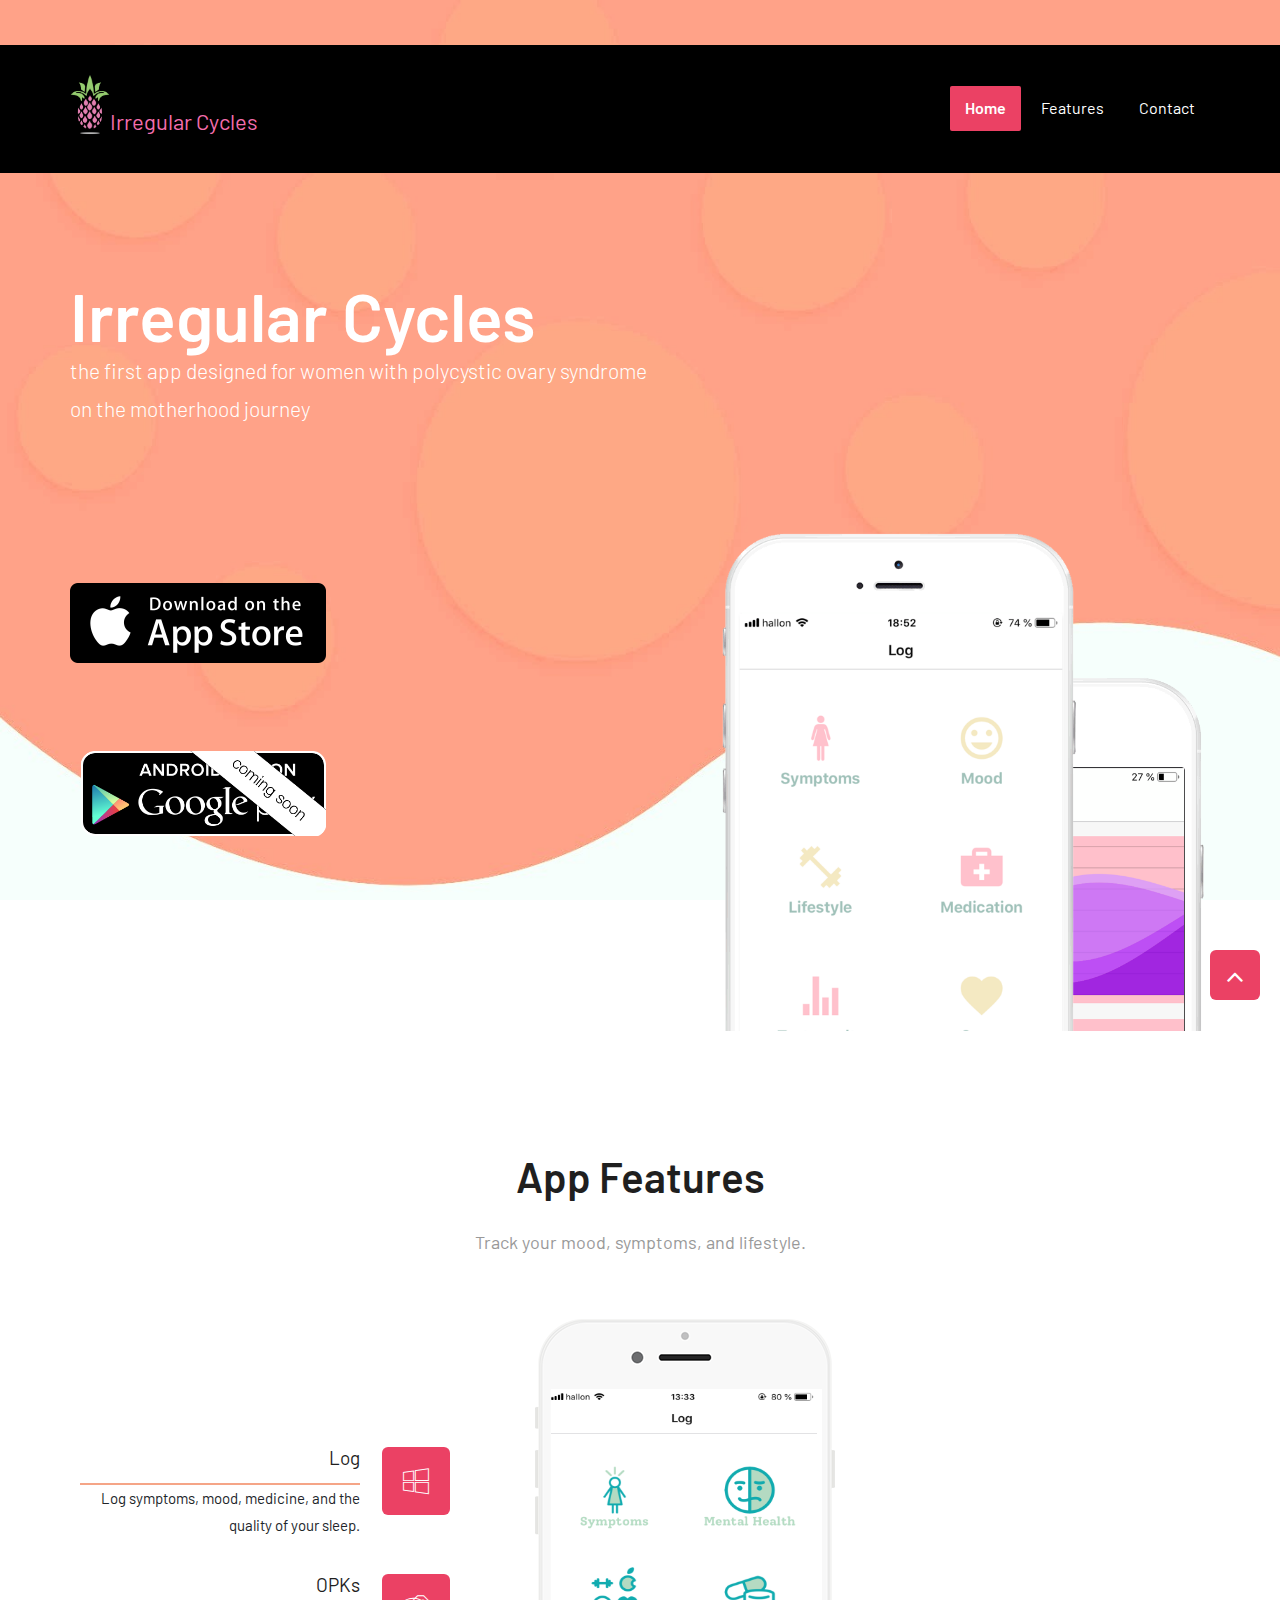
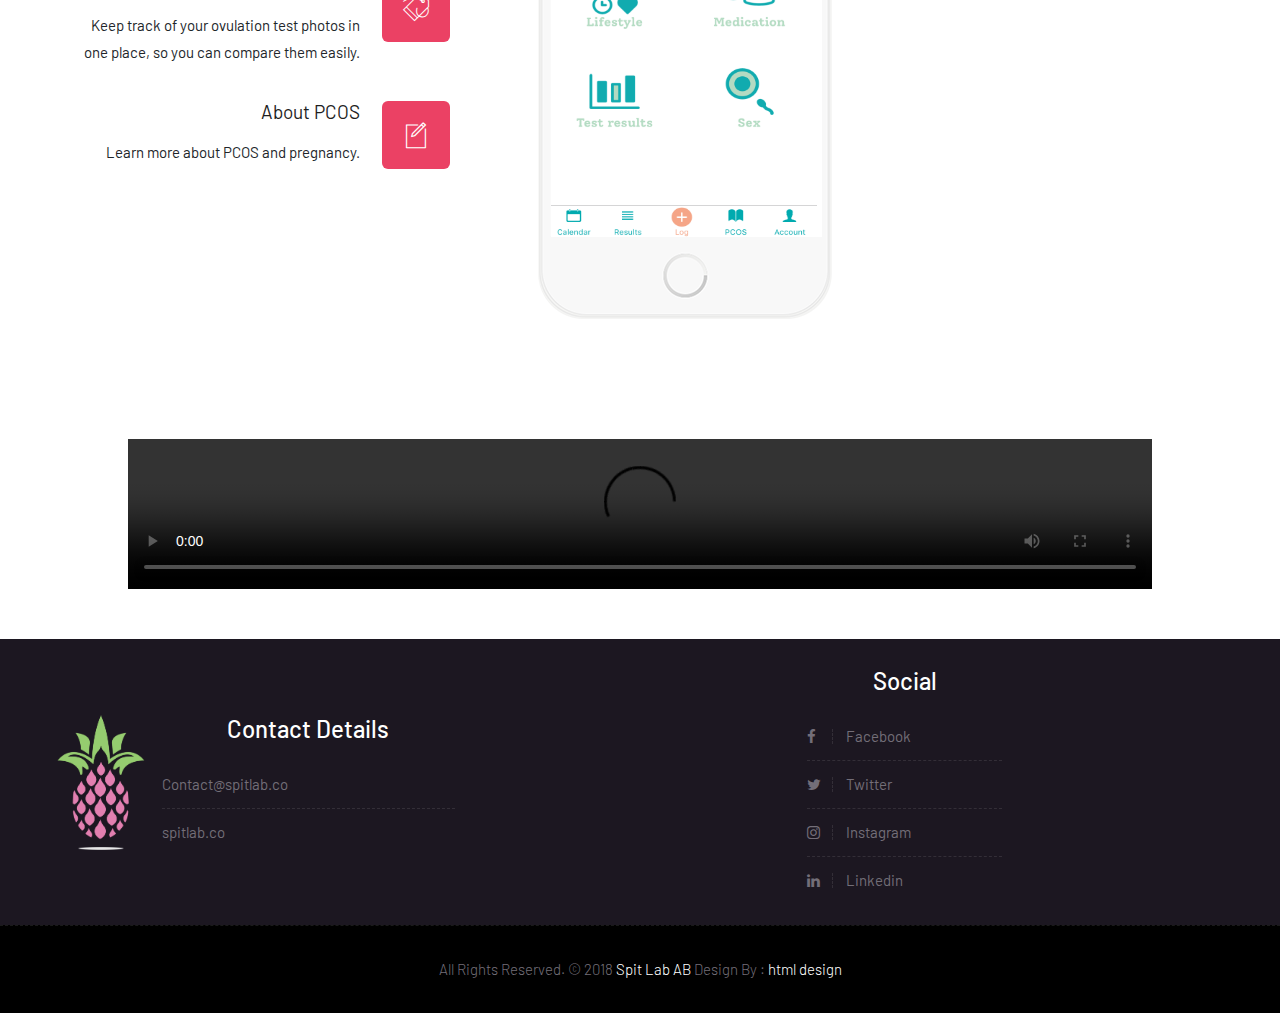
==== index.html @ 96e56b22 "Update index.html" ====
<!DOCTYPE html>
<html lang="en">

    <!-- Basic -->
    <meta charset="utf-8">
    <meta http-equiv="X-UA-Compatible" content="IE=edge">   
   
    <!-- Mobile Metas -->
    <meta name="viewport" content="width=device-width, minimum-scale=1.0, maximum-scale=1.0, user-scalable=no">
 
     <!-- Site Metas -->
    <title>Irregular Cycles</title>  
    <meta name="keywords" content="">
    <meta name="description" content="">
    <meta name="author" content="">

    <!-- Site Icons -->
    <link rel="shortcut icon" href="images/favicon.ico" type="image/x-icon" />
    <link rel="apple-touch-icon" href="images/apple-touch-icon.png">

    <!-- Bootstrap CSS -->
    <link rel="stylesheet" href="css/bootstrap.min.css">
    <!-- Site CSS -->
    <link rel="stylesheet" href="style.css">    
    <!-- ALL VERSION CSS -->
    <link rel="stylesheet" href="css/versions.css">
    <!-- Responsive CSS -->
    <link rel="stylesheet" href="css/responsive.css">
    <!-- Custom CSS -->
    <link rel="stylesheet" href="css/custom.css">

    <!--[if lt IE 9]>
      <script src="https://oss.maxcdn.com/libs/html5shiv/3.7.0/html5shiv.js"></script>
      <script src="https://oss.maxcdn.com/libs/respond.js/1.4.2/respond.min.js"></script>
    <![endif]-->
<!-- Global site tag (gtag.js) - Google Analytics -->
<script async src="https://www.googletagmanager.com/gtag/js?id=UA-129708567-2"></script>
<script>
  window.dataLayer = window.dataLayer || [];
  function gtag(){dataLayer.push(arguments);}
  gtag('js', new Date());

  gtag('config', 'UA-129708567-2');
</script>
<!-- Facebook Pixel Code -->
<script>
  !function(f,b,e,v,n,t,s)
  {if(f.fbq)return;n=f.fbq=function(){n.callMethod?
  n.callMethod.apply(n,arguments):n.queue.push(arguments)};
  if(!f._fbq)f._fbq=n;n.push=n;n.loaded=!0;n.version='2.0';
  n.queue=[];t=b.createElement(e);t.async=!0;
  t.src=v;s=b.getElementsByTagName(e)[0];
  s.parentNode.insertBefore(t,s)}(window, document,'script',
  'https://connect.facebook.net/en_US/fbevents.js');
  fbq('init', '1768109076664990');
  fbq('track', 'PageView');
</script>
<noscript><img height="1" width="1" style="display:none"
  src="https://www.facebook.com/tr?id=1768109076664990&ev=PageView&noscript=1"
/></noscript>
<!-- End Facebook Pixel Code -->
</head>
<body class="app_version" data-spy="scroll" data-target="#navbarApp" data-offset="98">

    <!-- LOADER -->
    <!-- <div id="preloader">
        <img class="preloader" src="images/loaders/loader-app.gif" alt="">
    </div> end loader -->
    <!-- END LOADER -->
	
    <header class="header header_style_01" >
        <nav class="navbar header-nav navbar-expand-lg">
            <div class="container"> 
              <h4><a class="navbar-brand" href="index.html" ><img src="images/logos/FO311CF04B908_Hundvan_1_PNG.png" alt="image" width="40" align="left">
              <h2>Irregular Cycles</h2>
</a>
              </h4>
<button class="navbar-toggler" type="button" data-toggle="collapse" data-target="#navbarApp" aria-controls="navbarApp" aria-expanded="false" aria-label="Toggle navigation">
		  <span></span>
		  <span></span>
		  <span></span>
	  </button>
               
              <div class="collapse navbar-collapse justify-content-end" id="navbarApp">
                      
                    <ul class="navbar-nav">
                  
                        <li><a class="nav-link active" href="#home">Home</a></li>
                        <li><a class="nav-link" href="#features">Features</a></li>
                        <li><a class="nav-link" href="#contact1">Contact</a></li>
                       
                    </ul>
                </div>
            </div>
        </nav>
    </header>

<div id="home" class="parallax first-section" style="background-image:url('uploads/bg-img-newest.jpg');">
<div class="container">
      <div class="row">
                <div class="col-md-6 col-sm-12">
                  <div class="big-tagline">
                      <h2>Irregular Cycles</h2>
					  <p class="lead">the first app designed for women with polycystic ovary syndrome on the motherhood journey </p>
&nbsp;&nbsp;&nbsp;&nbsp;&nbsp;&nbsp;&nbsp;
                            <div>       <a href="https://apps.apple.com/se/app/irregular-cycles/id1478881592" target="_blank"><img src="uploads/app-store-badge.png" width="256" height="256" alt=""/></a></br>
                                      <a><img src="images/store_button_googleplaystore.png" width="256" height="85" alt=""/></a>
                                  </div>    
                  </div>
                </div>
          
                <div class="app_iphone_01 wow slideInUp hidden-xs hidden-sm" data-wow-duration="1s" data-wow-delay="0.2s">
                    <img src="uploads/app_iphone_02.png" alt="" class="img-fluid">
                </div>
                <div class="app_iphone_02 wow slideInUp hidden-xs hidden-sm" data-wow-duration="1s" data-wow-delay="0.5s">
                    <img src="uploads/app_iphone_01.png" alt="" class="img-fluid">
                </div>
    </div><!-- end row -->
  </div><!-- end container -->
</div>
<!-- end section -->

<div id="features" class="section wb">
        <div class="container">
            <div class="section-title text-center">
                <h3>App Features</h3>
                <p class="lead">Track your mood, symptoms, and lifestyle.</p>
            </div><!-- end title -->

            <div id="default" class="row clearfix zenith_slider">
                  
				<!--The First row-->  
				<div class="col-lg-4 col-md-4 col-sm-12 col-xs-12 left-row">
					<ul class="features-left">
						<!-- .highlight .left-row -->

						<li class="highlight lhgh" data-index="0">
							<i class="flaticon-windows effect-1" ></i>
							<div class="fl-inner">
							  <h4>Log</h4>
							  <p>Log symptoms, mood, medicine, and the quality of your sleep.</p>
							</div>
						</li><!-- .highlight .left-row -->

						<li class="highlight lhgh" data-index="1">
							<i class="flaticon-price-tag effect-1"></i>							
							<div class="fl-inner">
							  <h4>OPKs</h4>
							  <p>Keep track of your ovulation test photos in one place, so you can compare them easily.</p>
							</div>
						</li><!-- .highlight .left-row -->
						
						<li class="highlight lhgh" data-index="2">
							<i class="flaticon-new-file effect-1"></i>						
							<div class="fl-inner">
							  <h4>About PCOS</h4>
							  <p>Learn more about PCOS and pregnancy.</p>
							</div>
						</li><!-- .highlight .left-row -->
					</ul>
				</div><!-- .row .left-row -->
			  
			  
			  
			  
			  
			  
			  
			  
			  
			  
			  
				<div class="highlights-phone col-lg-4 col-md-4 col-sm-12 col-xs-12 wht">
				  
					<div class="phone-holder">
					   <div id="fon"></div>
					   <div class="hgh-linner hgi" data-index="0">
							<img width="190" height="320" src="uploads/IMG_7366.PNG" class="attachment-highlight wp-post-image" alt="screen" />    
						</div>
						<div class="hgh-linner hgi" data-index="1">
							<img width="234" height="398" src="uploads/IMG_7367.PNG" class="attachment-highlight wp-post-image" alt="screensdst" />    
						</div>
						<div class="hgh-linner hgi" data-index="2">
							<img width="234" height="398" src="uploads/IMG_3288.PNG" class="attachment-highlight wp-post-image" alt="screen_09" />    
						</div>
					</div>
				</div>			  
			</div><!--Highlights close-->
        </div><!-- end container -->
    </div><!-- end section -->
              </div>
<div class="videodiv">
    <video src="videos/Irregular_Cycles_Video.mp4" autoplay loop controls type="video/mp4"></video>
</div>
            </div><!-- end row -->
        </div><!-- end container -->
    </div>

<section class="section nopad cac text-center">
        <a href="#"></a>
    </section>

    <footer class="footer" id="contact1">
        <div class="container">
            <div class="row">
              <div><img src="images/logos/FO311CF04B908_Hundvan_1_PNG.png" width="92"></div>
<!-- end col -->

                <div class="col-lg-3 col-md-6 col-sm-12 col-xs-12">
                    <div class="widget clearfix">
                        <div class="widget-title">
                            <h3>Contact Details</h3>
                        </div>

                        <ul class="footer-links">
                            <li><a href="mailto:#">Contact@spitlab.co</a></li>
                            <li><a href="#">spitlab.co</a></li>
                          
                        </ul><!-- end links -->
                    </div><!-- end clearfix -->
                </div><!-- end col -->

                <div class="col-lg-3 col-md-6 col-sm-12 col-xs-12">
   				<!-- end clearfix -->
                </div><!-- end col -->

                <div class="col-lg-2 col-md-6 col-sm-12 col-xs-12">
                    <div class="widget clearfix">
                        <div class="widget-title">
                            <h3>Social</h3>
                        </div>
                        <ul class="footer-links">
                            <li><a href="https://www.facebook.com/Spit-Lab-AB-2305333186362115/?ref=page_internal"><i class="fa fa-facebook"></i> Facebook</a></li>
                            <li><a href="https://twitter.com/spitlabab"><i class="fa fa-twitter"></i> Twitter</a></li>
                            <li><a href="https://www.instagram.com/from_pcos_to_pregnant/"><i class="fa fa-instagram"></i> Instagram</a></li>
                            <li><a href="https://www.linkedin.com/company/spit-lab-ab/"><i class="fa fa-linkedin"></i> Linkedin</a></li>
                        </ul><!-- end links -->
                    </div><!-- end clearfix -->
                </div><!-- end col -->
            </div><!-- end row -->
        </div><!-- end container -->
    </footer><!-- end footer -->

    <div class="copyrights">
        <div class="container">
            <div class="footer-distributed">
                <div class="footer-left">                    
                    <p class="footer-company-name">All Rights Reserved. &copy; 2018 <a href="#">Spit Lab AB</a> Design By : 
					<a href="https://html.design/">html design</a></p>
                </div>
            </div>
        </div><!-- end container -->
    </div><!-- end copyrights -->

    <a href="#home" data-scroll class="dmtop global-radius"><i class="fa fa-angle-up"></i></a>

    <!-- ALL JS FILES -->
<script src="js/all.js"></script>
    <!-- ALL PLUGINS -->
<script src="js/custom.js"></script>
<script src="js/zenith.js"></script>
<script>
		$('#default').zenith({
			layout: 'default' , 
			slideSpeed: 450, 
			autoplaySpeed: 2000
		});
	</script>

</body>
</html>
---- style.css ----
/*------------------------------------------------------------------
    Version: 1.0
-------------------------------------------------------------------*/


/*------------------------------------------------------------------
    [Table of contents]

    1. IMPORT FONTS
    2. IMPORT FILES
    3. SKELETON
    4. WP CORE
    5. HEADER
    6. SECTIONS
    7. SECTIONS
    8. PORTFOLIO
    9. TESTIMONIALS
    10. PRICING TABLES
    11. ICON BOXES
    12. MESSAGE BOXES
    13. FEATURES
    14. CONTACT
    15. FOOTER
    16. MISC
    17. BUTTONS
-------------------------------------------------------------------*/


/*------------------------------------------------------------------
    IMPORT FONTS
-------------------------------------------------------------------*/

@import url('https://fonts.googleapis.com/css?family=Barlow:100,200,300,400,500,600,700');

/*------------------------------------------------------------------
    IMPORT FILES
-------------------------------------------------------------------*/

@import url(css/animate.css);
@import url(css/flaticon.css);
@import url(css/bootstrap-select.min.css);
@import url(css/prettyPhoto.css);
@import url(css/owl.carousel.css);
@import url(css/font-awesome.min.css);

/*------------------------------------------------------------------
    SKELETON
-------------------------------------------------------------------*/

body {
    color: RGB: (243, 111, 174);
    font-size: 15px;
    font-family: 'Barlow', sans-serif;
    line-height: 1.80857;
}

body.demos .section {
    background: url(images/bg.png) repeat top center #f2f3f5;
}

body.demos .section-title img {
    max-width: 280px;
    display: block;
    margin: 10px auto;
}

body.demos .service-widget h3 {
    border-bottom: 1px solid #ededed;
    font-size: 18px;
    padding: 20px 0;
    background-color: #ffffff;
}

body.demos .service-widget {
    margin: 0 0 30px;
    padding: 30px;
    background-color: #fff
}

body.demos .container-fluid {
    max-width: 1080px
}

a {
    color: #1f1f1f;
    text-decoration: none !important;
    outline: none !important;
    -webkit-transition: all .3s ease-in-out;
    -moz-transition: all .3s ease-in-out;
    -ms-transition: all .3s ease-in-out;
    -o-transition: all .3s ease-in-out;
    transition: all .3s ease-in-out;
}

h1,
h2,
h3,
h4,
h5,
h6 {
	letter-spacing: 0;
	font-weight: normal;
	position: relative;
	padding: 0 0 10px 0;
	font-weight: normal;
	line-height: 120% !important;
	color: #1f1f1f;
	margin: 0;
	background-color: ;
}

h1 {
	font-size: 25px;
	color: #000000;
	background-color: style="background-color: RGB(244, 110, 173);";
}

h2 {
	font-size: 22px;
	align-content: right;
	bottom: -35px;
	color: RGB(244, 110, 173);
}

h3 {
	font-size: 42px;
	font-style: 600;
	text-align: center;
}

h4 {
    font-size: 16px
}

h5 {
	font-size: 14px;
	color: #ffffff;
}

h6 {
    font-size: 13px
}

h1 a,
h2 a,
h3 a,
h4 a,
h5 a,
h6 a {
    color: #212121;
    text-decoration: none!important;
    opacity: 1
}

h1 a:hover,
h2 a:hover,
h3 a:hover,
h4 a:hover,
h5 a:hover,
h6 a:hover {
    opacity: .8
}

a {
    color: #ffffff;
    text-decoration: none;
    outline: none;
}

a,
.btn {
    text-decoration: none !important;
    outline: none !important;
    -webkit-transition: all .3s ease-in-out;
    -moz-transition: all .3s ease-in-out;
    -ms-transition: all .3s ease-in-out;
    -o-transition: all .3s ease-in-out;
    transition: all .3s ease-in-out;
}

.btn-custom {
    margin-top: 20px;
    background-color: transparent !important;
    border: 2px solid #ddd;
    padding: 12px 40px;
    font-size: 16px;
}

.lead {
    font-size: 18px;
    line-height: 30px;
    color: #767676;
    margin: 0;
    padding: 0;
}

blockquote {
    margin: 20px 0 20px;
    padding: 30px;
}

ul, li, ol{
	list-style: none;
	margin: 0px;
	padding: 0px;
	text-align: left;
}


.form-control::-moz-placeholder {
    color: #fff;
    opacity: 1;
}

/*------------------------------------------------------------------
    WP CORE
-------------------------------------------------------------------*/

.first {
    clear: both
}

.last {
    margin-right: 0
}

.alignnone {
    margin: 5px 20px 20px 0;
}

.aligncenter,
div.aligncenter {
    display: block;
    margin: 5px auto 5px auto;
}

.alignright {
    float: right;
    margin: 10px 0 20px 20px;
}

.alignleft {
    float: left;
    margin: 10px 20px 20px 0;
}

a img.alignright {
    float: right;
    margin: 10px 0 20px 20px;
}

a img.alignnone {
    margin: 10px 20px 20px 0;
}

a img.alignleft {
    float: left;
    margin: 10px 20px 20px 0;
}

a img.aligncenter {
    display: block;
    margin-left: auto;
    margin-right: auto
}

.wp-caption {
    background: #fff;
    border: 1px solid #f0f0f0;
    max-width: 96%;
    /* Image does not overflow the content area */
    padding: 5px 3px 10px;
    text-align: center;
}

.wp-caption.alignnone {
    margin: 5px 20px 20px 0;
}

.wp-caption.alignleft {
    margin: 5px 20px 20px 0;
}

.wp-caption.alignright {
    margin: 5px 0 20px 20px;
}

.wp-caption img {
    border: 0 none;
    height: auto;
    margin: 0;
    max-width: 98.5%;
    padding: 0;
    width: auto;
}

.wp-caption p.wp-caption-text {
    font-size: 11px;
    line-height: 17px;
    margin: 0;
    padding: 0 4px 5px;
}


/* Text meant only for screen readers. */

.screen-reader-text {
    clip: rect(1px, 1px, 1px, 1px);
    position: absolute !important;
    height: 1px;
    width: 1px;
    overflow: hidden;
}

.screen-reader-text:focus {
    background-color: #f1f1f1;
    border-radius: 3px;
    box-shadow: 0 0 2px 2px rgba(0, 0, 0, 0.6);
    clip: auto !important;
    color: #21759b;
    display: block;
    font-size: 14px;
    font-size: 0.875rem;
    font-weight: bold;
    height: auto;
    left: 5px;
    line-height: normal;
    padding: 15px 23px 14px;
    text-decoration: none;
    top: 5px;
    width: auto;
    z-index: 100000;
    /* Above WP toolbar. */
}


/*------------------------------------------------------------------
    HEADER
-------------------------------------------------------------------*/

.top-bar{
	background: #121212;	
	padding: 4px 0px;
}

.header-nav .navbar-toggler span {
  background: #ffffff;
}

.header-nav .navbar-brand {
	color: #111111;
	font-weight: 800;
	position: relative;
	font-size: 23px;
}
.header-nav .navbar-brand span {
	 width: 6px;
    height: 6px;
    border-radius: 50%;
    position: absolute;
    bottom: 12px;
    right: -9px;
    float: left;
}

.right-btn a{
	display: inline-block;
	padding: 5px 20px;
	font-size: 18px;
	border: 1px solid #ffffff;
	color: #ffffff;
	background-color: #AD1457;
	line-height: 25px;
	float: right;
	font-weight: 500;
}

.right-btn a:hover{
	background-color: #C62828;
	color: #ffffff;
	border: 1px solid #C62828;
}

/*Navbar Toogle*/
.navbar-toggler {
	background: #eb4164;
	border: none;
	padding: 10px 6px;
	outline: none !important;
}
.navbar-toggler span {
	display: block;
	width: 22px;
	height: 2px;
	border-radius: 1px;
	background: #fff;
}
.navbar-toggler span + span {
	margin-top: 4px;
	width: 18px;
	margin-left: 4px;
}
.navbar-toggler span + span + span {
	width: 10px;
	margin-left: 11px;
}
/**/

.loggo{
    height: 15%;
    width: 15%;
    margin-bottom: 200px;
}
.navbar-expand-lg .navbar-nav .nav-link{
	padding: 8px 15px;
    font-size: 16px;
    margin-left: 5px;
    color: white;
}

.navbar-expand-lg .navbar-nav .nav-link:hover{
	background-color: #eb4164;
	color: white;
	border-radius: 2px;
	font-size: 16px;
}

.navbar-expand-lg .navbar-nav .nav-link.active{
	background-color: #eb4164;
	color: white;
	font-weight: 600;
	border-radius: 2px;
}



.megamenu .nav,
.megamenu .collapse,
.megamenu .dropup,
.megamenu .dropdown {
    position: static;
}

.megamenu .container-fluid {
    position: relative;
}

.megamenu .dropdown-menu {
    left: auto;
}

.megamenu .megamenu-content {
    padding: 20px 30px;
}

.megamenu .dropdown.megamenu-fw .dropdown-menu {
    left: 0;
    right: 0;
}

.megamenu .list-unstyled {
    min-width: 200px;
}

.header_style_01 {
    background-color: black;
    display: block;
    left: 0;
    padding: 20px 0px !important;
    position: absolute;
    right: 0;
    top: 0;
    width: 100%;
    z-index: 111;
}

.header_style_01 .navbar-default {
    background-color: #ffffff;
    border: 0;
}

.header_style_01 .navbar,
.header_style_01 .navbar-nav,
.header_style_01 .navbar-default,
.header_style_01 .nav {
    margin-bottom: 0 !important;
}

.header_style_01 .navbar-brand {
    /* padding: 2px 15px 0 15px; */
	height: auto;
}

.header_style_01 .navbar-default .navbar-nav > li > a {
    border-radius: 0;
    color: #222222;
    font-size: 18px;
    font-style: normal;
    font-weight: 500;
    text-transform: capitalize;
    background-color: transparent;
}

.header_style_01 .navbar-default .navbar-nav > li a {
    background-color: transparent !important;
}

.header_style_01 .navbar-default .navbar-nav > li:hover a,
.header_style_01 .navbar-default .navbar-nav > li:focus a {
    color: #C62828;
}

.header_style_01 .navbar-right > li {
    margin-top: 2px;
    -webkit-transition: all .3s ease-in-out;
    -moz-transition: all .3s ease-in-out;
    -ms-transition: all .3s ease-in-out;
    -o-transition: all .3s ease-in-out;
    transition: all .3s ease-in-out;
}

.header_style_01 .navbar-right > li > a {
    padding-bottom: 10px;
    padding-top: 10px;
}

li.social-links {
    margin: 0 8px;
	display: inline-block;
	font-size: 20px;
}

li.social-links a {
    padding: 0px 0 !important;
	color: #ffffff;
	display: inline-block;
}

li.social-links a:hover {
	color: #C62828;
}

.header_style_01.fixed-menu{
	position: fixed;
	visibility: hidden;
	left: 0px;
	top: 0px;
	width: 100%;
	padding: 0px 0px;
	background: #ffffff;
	z-index: 0;
	transition: all 500ms ease;
	-moz-transition: all 500ms ease;
	-webkit-transition: all 500ms ease;
	-ms-transition: all 500ms ease;
	-o-transition: all 500ms ease;
	z-index: 999;
	opacity: 1;
	visibility: visible;
	-ms-animation-name: fadeInDown;
	-moz-animation-name: fadeInDown;
	-op-animation-name: fadeInDown;
	-webkit-animation-name: fadeInDown;
	animation-name: fadeInDown;
	-ms-animation-duration: 500ms;
	-moz-animation-duration: 500ms;
	-op-animation-duration: 500ms;
	-webkit-animation-duration: 500ms;
	animation-duration: 500ms;
	-ms-animation-timing-function: linear;
	-moz-animation-timing-function: linear;
	-op-animation-timing-function: linear;
	-webkit-animation-timing-function: linear;
	animation-timing-function: linear;
	-ms-animation-iteration-count: 1;
	-moz-animation-iteration-count: 1;
	-op-animation-iteration-count: 1;
	-webkit-animation-iteration-count: 1;
	animation-iteration-count: 1;
}

.header_style_01.fixed-menu{
	padding: 15px 0px;
	box-shadow: 0 0 8px 0 rgba(0,0,0,.12);
}

.navbar-nav li {
    position: relative;
}

.navbar-nav span {
    font-size: 24px;
    position: absolute;
    right: 2px;
    top: 13px;
}

body.app_version .header_style_01.fixed-menu{
	top: 0px;
}


/*------------------------------------------------------------------
    SECTIONS
-------------------------------------------------------------------*/

.parallax {
    background-attachment: fixed;
    background-size: cover;
    height: 100%;
    padding: 120px 0;
    position: relative;
    width: 100%;
}

.parallax.parallax-off {
    background-attachment: scroll !important;
    display: block;
    height: 100%;
    min-height: 100%;
    overflow: hidden;
    position: relative;
    background-position: center center;
    vertical-align: sub;
    width: 100%;
    z-index: 2;
}

.no-scroll-xy {
    overflow: hidden !important;
    -webkit-transition: all .4s ease-in-out;
    -moz-transition: all .4s ease-in-out;
    -ms-transition: all .4s ease-in-out;
    -o-transition: all .4s ease-in-out;
    transition: all .4s ease-in-out;
}

.section {
	display: block;
	position: relative;
	overflow: hidden;
	padding: 120px 0;
}

.noover {
    overflow: visible;
}

.noover .btn-dark {
    border: 0 !important;
}

.nopad {
    padding: 0;
}

.nopadtop {
    padding-top: 0;
}

.section.wb {
    background-color: #ffffff;
}

.section.lb {
    background-color: #f2f3f5;
}

.section.db {
	background-color: #FFFFFF;
}

.section.color1 {
    background-color: #448AFF;
}

.first-section {
    display: block;
    position: relative;
    overflow: hidden;
    padding: 16em 0 13em;
}

.first-section h2 {
    color: #ffffff;
    font-size: 68px;
    font-weight: 600;
    text-transform: capitalize;
    display: block;
    margin: 0;
    padding: 0 0 30px;
    position: relative;
}

.first-section .lead {
    font-size: 21px;
    font-weight: 300;
    padding: 0 0 40px;
    margin: 0;
    line-height: inherit;
    color: #ffffff;
}

.macbookright {
    width: 980px;
    position: absolute;
    right: -15%;
    bottom: -6%;
}

.section-title {
    display: block;
    position: relative;
    margin-bottom: 60px;
}

.section-title p {
    color: #999;
    font-weight: 400;
    font-size: 18px;
    line-height: 33px;
    margin: 0;
}

.section-title h3 {
    font-size: 42px;
    font-weight: 600;
    line-height: 62px;
    margin: 0 0 25px;
    padding: 0;
    text-transform: none;
}

.section.colorsection p,
.section.colorsection h3,
.section.db h3 {
	color: #000000;
}


/*------------------------------------------------------------------
    PORTFOLIO
-------------------------------------------------------------------*/

.item-h2,
.item-h1 {
    height: 100% !important;
    height: auto !important;
}

.isotope-item {
    z-index: 2;
    padding: 0;
}

.isotope-hidden.isotope-item {
    pointer-events: none;
    z-index: 1;
}

.isotope,
.isotope .isotope-item {
    /* change duration value to whatever you like */
    -webkit-transition-duration: 0.8s;
    -moz-transition-duration: 0.8s;
    transition-duration: 0.8s;
}

.isotope {
    -webkit-transition-property: height, width;
    -moz-transition-property: height, width;
    transition-property: height, width;
}

.isotope .isotope-item {
    -webkit-transition-property: -webkit-transform, opacity;
    -moz-transition-property: -moz-transform, opacity;
    transition-property: transform, opacity;
}

.portfolio-filter ul {
    padding: 0;
    z-index: 2;
    display: block;
    position: relative;
    margin: 0;
}

.portfolio-filter ul li {
    border-radius: 0;
    display: inline-block;
    margin: 0 5px 0 0;
    text-decoration: none;
    text-transform: uppercase;
    vertical-align: middle;
}

.portfolio-filter ul li:last-child:after {
    content: "";
}

.portfolio-filter ul li .btn-dark {
    box-shadow: none;
    background-color: transparent;
    border: 1px solid #e6e7e6 !important;
    color: #1f1f1f;
    font-weight: 400;
    font-size: 13px;
    padding: 10px 30px;
}

.da-thumbs {
    list-style: none;
    position: relative;
    padding: 0;
}

.da-thumbs .pitem {
    margin: 0;
    padding: 15px;
    position: relative;
}

.da-thumbs .pitem a,
.da-thumbs .pitem a img {
    display: block;
    position: relative;
}

.da-thumbs .pitem a {
    overflow: hidden;
}

.da-thumbs .pitem a div {
    position: absolute;
    background-color: rgba(0, 0, 0, 0.8);
    width: 100%;
    height: 100%;
}

.da-thumbs .pitem a div h3 {
    display: block;
    color: #ffffff;
    font-size: 20px;
    padding: 30px 15px;
    text-transform: capitalize;
    font-weight: normal;
}

.da-thumbs .pitem a div h3 small {
    display: block;
    color: #ffffff;
    margin-top: 5px;
    font-size: 13px;
    font-weight: 300;
}

.da-thumbs .pitem a div i {
    background-color: #1f1f1f;
    position: absolute;
    color: #ffffff !important;
    bottom: 0;
    font-size: 15px;
    z-index: 12;
    right: 0;
    width: 40px;
    height: 40px;
    line-height: 40px;
    text-align: center;
}


/*------------------------------------------------------------------
    TESTIMONIALS
-------------------------------------------------------------------*/

.logos img {
    margin: auto;
    display: block;
    text-align: center;
    width: 100%;
    opacity: 0.3;
}

.logos img:hover {
    opacity: 0.5;
}

.desc h3 i {
    color: #2f2f2f;
    font-size: 37px;
    vertical-align: middle;
    margin-right: 12px;
}

.desc {
    padding: 30px;
    position: relative;
    background: #000;
    border: 1px solid #111111;
}

.testi-meta {
    display: block;
    padding: 12px 20px 20px 20px;
}

.testimonial h4 {
    font-size: 18px;
    color: #121212;
    padding: 13px 0 0;
}

.testimonial img {
    max-width: 55px;
}

.testimonial small {
    margin-top: 7px;
    font-size: 16px;
    display: block;
}

.testimonial {
    background-color: transparent;
}

.testimonial h3 {
    padding: 0 0 10px;
    font-size: 22px;
    font-weight: 500;
}

.testimonial small,
.testimonial .lead {
    background-color: transparent;
    color: #aaa;
    display: block;
    font-size: 16px;
    font-style: italic;
    line-height: 30px;
    margin: 0;
    padding: 0;
    position: relative;
}

.testimonial p:after {
    display: none;
}


.testimonial:hover .testi-meta{
	background: #C62828;
}

.testimonial:hover h4{
	color: #ffffff;
}
.testimonial:hover small{
	color: #ffffff;
}


/*------------------------------------------------------------------
    PRICING TABLES
-------------------------------------------------------------------*/

.pricing-table {
    margin: 50px 0 0 0;
    background: #fff;
    box-shadow: 0 5px 14px rgba(0, 0, 0, 0.1);
}

.pricing-table i {
    width: 30px;
    color: #c2c2c2;
    display: inline-block;
    margin-right: 10px;
    padding-right: 5px;
    border-right: 1px solid #ececec;
}

.pricing-table .btn-dark {
    padding: 10px 24px;
    font-size: 15px;
}

.pricing-table strong {
    font-weight: 600;
    margin-right: 6px;
    color: #1f1f1f;
}

.pricing-table-header {
    padding: 30px 0 25px 0;
    background: #ffffff;
}

.pricing-table-header h2 {
    font-size: 31px;
    margin: 0;
    padding: 0;
    font-weight: 300;
}

.pricing-table-header h3 {
    font-size: 15px;
    font-weight: 600;
    color: #aaaaaa;
    margin-top: 10px;
    text-transform: uppercase;
}

.pricing-table-space {
    height: 10px;
}

.pricing-table-text {
    margin: 15px 30px 0 30px;
    padding: 0 10px 15px 10px;
    border-bottom: 1px solid #ececec;
    font-weight: 300;
    line-height: 30px;
    color: #c2c2c2;
    font-size: 16px;
}

.pricing-table-text p {
    font-weight: 400;
}

.pricing-table-features {
    margin: 15px 30px 0 30px;
    padding: 0 10px 15px 30px;
    border-bottom: 1px solid #ececec;
    text-align: left;
    line-height: 30px;
    font-size: 16px;
    color: #c2c2c2;
}

.pricing-table-highlighted h3,
.pricing-table-highlighted h2 {
    color: #ffffff !important;
}

.pricing-table-sign-up {
    margin-top: 25px;
    padding-bottom: 30px;
}


/* Highlighted table */

.pricing-table-highlighted {
    margin-top: 0;
}

.m130 {
    margin-top: 130px;
}

.nav-pills {
    border: 1px solid #e1e1e1;
}

.nav-pills > li {
    width: 50%;
    padding: 10px;
    float: left;
    margin: 0 !important;
}

.nav-pills > li > a {
    margin: 0!important;
    text-align: center;
    background-color: #f4f4f4;
}


/*------------------------------------------------------------------
    ICON BOXES
-------------------------------------------------------------------*/

.icon-wrapper {
    position: relative;
    cursor: pointer;
    display: block;
    z-index: 1;
}

.icon-wrapper i {
    width: 75px;
    height: 75px;
    text-align: center;
    line-height: 75px;
    font-size: 28px;
    background-color: #f2f3f5;
    color: #1f1f1f;
    margin-top: 0;
}

.small-icons.icon-wrapper:hover i,
.small-icons.icon-wrapper:hover i:hover,
.small-icons.icon-wrapper i {
    width: auto !important;
    height: auto !important;
    line-height: 1 !important;
    padding: 0 !important;
    color: #e3e3e3 !important;
    background-color: transparent !important;
    background: none !important;
    margin-right: 10px !important;
    vertical-align: middle;
    font-size: 24px !important;
}

.small-icons.icon-wrapper h3 {
    font-size: 18px;
    padding-bottom: 5px;
}

.small-icons.icon-wrapper p {
    padding: 0;
    margin: 0;
}

.icon-wrapper h3 {
    font-size: 21px;
    padding: 0 0 15px;
    margin: 0;
}

.icon-wrapper p {
    margin-bottom: 0;
    padding-left: 95px;
}

.icon-wrapper p small {
    display: block;
    color: #999;
    margin-top: 10px;
    text-transform: none;
    font-weight: 600;
    font-size: 16px;
}

.icon-wrapper p small:after {
    content: "\f105";
    font-family: FontAwesome;
    margin-left: 5px;
    font-size: 11px;
}

.effect-1 {
    display: inline-block;
    cursor: pointer;
    text-align: center;
    position: relative;
    text-decoration: none;
    z-index: 1;
}

.effect-1:after {
    pointer-events: none;
    position: absolute;
    width: 100%;
    height: 100%;
    border-radius: 50%;
    content: '';
    -webkit-box-sizing: content-box;
    -moz-box-sizing: content-box;
    box-sizing: content-box;
}

.effect-1 {
    -webkit-transition: background 0.2s, color 0.2s;
    -moz-transition: background 0.2s, color 0.2s;
    transition: background 0.2s, color 0.2s;
}

.effect-1:after {
    top: -7px;
    left: -7px;
    padding: 7px;
    box-shadow: 0 0 0 2px #2750ff;
    -webkit-transition: -webkit-transform 0.2s, opacity 0.2s;
    -webkit-transform: scale(.8);
    -moz-transition: -moz-transform 0.2s, opacity 0.2s;
    -moz-transform: scale(.8);
    -ms-transform: scale(.8);
    transition: transform 0.2s, opacity 0.2s;
    transform: scale(.8);
    opacity: 0;
}

.effect-1:hover:after {
    -webkit-transform: scale(1);
    -moz-transform: scale(1);
    -ms-transform: scale(1);
    transform: scale(1);
    opacity: 1;
}

.effect-1:after {
    -webkit-transform: scale(1.2);
    -moz-transform: scale(1.2);
    -ms-transform: scale(1.2);
    transform: scale(1.2);
}

.effect-1:hover:after {
    -webkit-transform: scale(1);
    -moz-transform: scale(1);
    -ms-transform: scale(1);
    transform: scale(1);
    opacity: 1;
}


/*------------------------------------------------------------------
    MESSAGE BOXES
-------------------------------------------------------------------*/

.service-widget h3 {
    font-size: 21px;
    color: #ffffff;
    padding: 20px 0 12px;
    margin: 0;
}

.service-widget h3 a,
.section.wb .service-widget h3,
.section.lb .service-widget h3 {
    color: #1f1f1f;
}

.service-widget p {
    margin-bottom: 0;
    padding-bottom: 0;
}

.message-box h4 {
    text-transform: uppercase;
    padding: 0;
    margin: 0 0 5px;
    font-weight: 600;
    letter-spacing: 0.5px;
    font-size: 15px;
    color: #999;
}

.message-box h2 {
    font-size: 38px;
    font-weight: 300;
    padding: 0 0 10px;
    margin: 0;
    line-height: 62px;
    margin-top: 0;
    text-transform: none;
}

.message-box p {
    margin-bottom: 20px;
}

.message-box .lead {
    padding-top: 10px;
    font-size: 19px;
    font-style: italic;
    color: #999;
    padding-bottom: 0;
}

.post-media {
    position: relative;
}

.post-media img {
    width: 100%;
}

.playbutton {
    position: absolute;
    color: #ffffff !important;
    top: 40%;
    font-size: 60px;
    z-index: 12;
    left: 0;
    right: 0;
    text-align: center;
    margin: -20px auto;
}

.hoverbutton {
    background-color: #AD1457;
    position: absolute;
    color: #ffffff !important;
    top: 48%;
    font-size: 21px;
    z-index: 12;
    left: 0;
    opacity: 0;
    right: 0;
    width: 50px;
    height: 50px;
    line-height: 50px;
    text-align: center;
    margin: -20px auto;
}

.service-widget:hover .hoverbutton {
    opacity: 1;
}

hr.hr1 {
    position: relative;
    margin: 60px 0;
    border: 1px dashed #f2f3f5;
}

hr.hr2 {
    position: relative;
    margin: 17px 0;
    border: 1px dashed #f2f3f5;
}

hr.hr3 {
    position: relative;
    margin: 25px 0 30px 0;
    border: 1px dashed #f2f3f5;
}

hr.invis {
    border-color: transparent;
}

hr.invis1 {
    margin: 10px 0;
    border-color: transparent;
}

.section.parallax hr.hr1 {
    border-color: rgba(255, 255, 255, 0.1);
}

.sep1 {
    display: block;
    position: absolute;
    content: '';
    width: 40px;
    height: 40px;
    bottom: -20px;
    left: 50%;
    margin-left: -14px;
    background-color: #1f1f1f;
    -ms-transform: rotate(45deg);
    -webkit-transform: rotate(45deg);
    transform: rotate(45deg);
    z-index: 1;
}

.sep2 {
    display: block;
    position: absolute;
    content: '';
    width: 40px;
    height: 40px;
    top: -20px;
    left: 50%;
    margin-left: -14px;
    background-color: #1f1f1f;
    -ms-transform: rotate(45deg);
    -webkit-transform: rotate(45deg);
    transform: rotate(45deg);
    z-index: 1;
}


/* Divider Styles */

.divider-wrapper {
    width: 100%;
    box-shadow: 0 5px 14px rgba(0, 0, 0, 0.1);
    height: 540px;
    margin: 0 auto;
    position: relative;
}

.divider-wrapper:hover {
    cursor: none;
}

.divider-bar {
    position: absolute;
    width: 10px;
    left: 50%;
    top: -10px;
    bottom: -15px;
}

.code-wrapper {
    border: 1px solid #ffffff;
    display: block;
    overflow: hidden;
    width: 100%;
    height: 100%;
    position: relative;
    background: url("uploads/code.jpg") no-repeat;
}

.design-wrapper {
    overflow: hidden;
    position: absolute;
    top: 0;
    left: 0;
    right: 0;
    bottom: 0;
    -webkit-transform: translateX(50%);
    transform: translateX(50%);
}

.design-image {
    display: block;
    width: 100%;
    height: 100%;
    position: relative;
    -webkit-transform: translateX(-50%);
    transform: translateX(-50%);
    background: url("uploads/design.jpg") no-repeat;
}


/*------------------------------------------------------------------
    FEATURES
-------------------------------------------------------------------*/

.customwidget h1 {
    font-size: 44px;
    color: #ffffff;
    padding: 15px 0 25px;
    margin: 0;
    line-height: 1 !important;
    font-weight: 500;
}

.customwidget ul {
	padding: 0;
	display: block;
	margin-bottom: 30px;
	width: 360px;
	background: white;
}

.customwidget li i {
    margin-right: 5px;
}

body.app_version .customwidget li i{
	color: #ffffff;
}

.customwidget li {
    color: #ffffff;
    margin-right: 10px;
}

.image-center img {
    position: relative;
    margin: 0 0 80px;
    z-index: 10;
    padding-right: 30px;
    text-align: center;
}

.customwidget p {
    font-style: normal;
    font-size: 18px;
    padding: 0 0 10px;
}

.img-center img {
    width: 100%;
    box-shadow: 0 5px 14px rgba(0, 0, 0, 0.1);
}

.img-center {
    margin: auto;
}

#features li p {
    margin-bottom: 0;
    padding-bottom: 0;
}

#features li {
    display: table;
    width: 100%;
    margin: 35px 0;
    cursor: pointer;
}

.features-left,
.features-right {
    padding: 0 10px;
}

.features-right li:last-child,
.features-left li:last-child {
    margin-bottom: 0px;
    padding-bottom: 0 !important;
}

.features-right li i,
.features-left li i {
    width: 68px;
    height: 68px;
    line-height: 68px;
    display: table;
    border-radius: 6px;
    font-size: 26px;
	color: #ffffff;
    background-color: #eb4164;
    margin: 0 auto 22px;
    position: relative;
    text-align: center;
    z-index: 55;
    transition: .4s;
    padding: 0;
}

#features i img {
    display: table;
    margin: 0 auto;
}

.features-left li i:before,
.features-right li i:before {
    text-align: center;
}

.features-right li i .ico-current,
.features-left li i .ico-current {
    opacity: 1;
    transition: .4s;
    visibility: visible;
}

.features-right li i .ico-hover,
.features-left li i .ico-hover {
    opacity: 0;
    transition: .4s;
    visibility: hidden;
    top: 19px;
}

.features-right li:hover .ico-current,
.features-left li:hover .ico-current {
    opacity: 0;
    transition: .4s;
    visibility: hidden;
}

.features-right li:hover .ico-hover,
.features-left li:hover .ico-hover {
    opacity: 1;
    transition: .4s;
    visibility: visible;
}

.features-right i {
    float: left;
}

.fr-inner {
    margin-left: 90px;
}

.features-left i {
    float: right;
}

.fl-inner {
	text-align: right;
	margin-right: 90px;
}

#features h4 {
    text-transform: capitalize;
    margin: 0;
    font-size: 19px;
	padding-bottom: 15px;
}


/*------------------------------------------------------------------
    CONTACT
-------------------------------------------------------------------*/


 .show > .btn-light.dropdown-toggle{
	 background-color: transparent;
 }
 .bootstrap-select .dropdown-toggle .filter-option{
	 line-height: 30px;
 }

.bs-searchbox,
.bs-actionsbox,
.bs-donebutton {
    padding: 4px 8px;
}

.bs-actionsbox {
    float: left;
    width: 100%;
    -webkit-box-sizing: border-box;
    -moz-box-sizing: border-box;
    box-sizing: border-box;
}

.bs-actionsbox .btn-group button {
    width: 50%;
}

.bs-donebutton {
    float: left;
    width: 100%;
    -webkit-box-sizing: border-box;
    -moz-box-sizing: border-box;
    box-sizing: border-box;
}

.bs-donebutton .btn-group button {
    width: 100%;
}

.bs-searchbox + .bs-actionsbox {
    padding: 0 8px 4px;
}

.bs-searchbox .form-control {
    margin-bottom: 0;
    width: 100%;
}

select.bs-select-hidden,
select.selectpicker {
    display: none !important;
}

select.mobile-device {
    position: absolute !important;
    top: 0;
    left: 0;
    display: block !important;
    width: 100%;
    height: 100% !important;
    opacity: 0;
}


/*# sourceMappingURL=bootstrap-select.css.map */

.bootstrap-select > .btn {
    background: rgba(0, 0, 0, 0) none repeat scroll 0 0;
    font-size: 15px;
    height: 33px;
    box-shadow: none !important;
    border: 0 !important;
    padding: 0;
    width: 100%;
    color: #bcbcbc !important;
}

.contact_form {    
    padding: 40px 15px;
}

.contact_form .form-control {
	background-color: transparent;
	margin-bottom: 30px;
	box-sizing: border-box;
	color: #ffffff;
	font-size: 16px;
	outline: 0 none;
	padding-top: 5px;
	padding-right: 0px;
	padding-left: 0px;
	padding-bottom: 20px;
	height: 55px;
	resize: none;
	box-shadow: none !important;
	border: none;
	border-radius: 0px;
	border-bottom: 1px solid #ffffff;
	width: auto;
}

.contact_form textarea {
    color: #ffffff;
    height: 160px !important;
}

.contact_form .form-control::-webkit-input-placeholder {
    color: #ffffff;
}

.contact_form .form-control::-moz-placeholder {
    opacity: 1;
    color: #ffffff;
}

.contact_form .form-control::-ms-input-placeholder {
    color: #ffffff;
}

#contact {
    background: url(images/bg.png) no-repeat center center #fff;
}

body.app_version .bootstrap-select .btn-light:hover{
	background: none;
}

.dropdown-toggle::after{
	display: none;
}

#support .section-title h3{
	color: #ffffff;
}

.info-box{
	display: inline-block;
}

.info-box i{
	font-size: 30px;
	color: #ffffff;
}

.tooltip-inner {
    background: #C62828; 
    color: #fff;
}
.tooltip.bs-tooltip-auto[x-placement^=right] .arrow::before, .tooltip.bs-tooltip-right .arrow::before {
    margin-top: -3px;
    content: "";
    border-width: 5px 5px 5px 0;
    border-right-color: #C62828;
}


/*------------------------------------------------------------------
    FOOTER
-------------------------------------------------------------------*/

.cac {
    background-color: #232323;
    -webkit-transition: all .3s ease-in-out;
    -moz-transition: all .3s ease-in-out;
    -ms-transition: all .3s ease-in-out;
    -o-transition: all .3s ease-in-out;
    transition: all .3s ease-in-out;
}

.cac:hover a h3 {
    color: #fff !important;
}

.cac a h3 {
    color: #999;
}

.cac h3 {
    padding: 60px 0;
    margin: 0;
    font-weight: 400;
    font-size: 20px;
    text-transform: capitalize;
    line-height: !important;
}

.footer {
    padding: 30px 0 !important;
    color: #999;
    background-color: #1f1f1f;
}

.footer .widget-title {
    position: relative;
    display: block;
    margin-bottom: 30px;
}

.footer .widget-title small {
    color: #999;
    display: block;
    padding: 0 58px;
    text-transform: uppercase;
}

.footer .widget-title h3 {
    color: #fff;
    font-weight: 500;
    font-size: 24px;
    padding: 0;
    margin: 0;
    line-height: 1 !important;
}

.footer-links {
    list-style: none;
    padding: 0;
}

.footer-links a {
    color: #999;
	display: block;
}

.footer-links a:hover,
.footer a:hover {
    color: #f4f4f4 !important;
}

.footer-links li {
    margin-bottom: 10px;
    display: block;
    width: 100%;
    border-bottom: 1px dashed rgba(255, 255, 255, 0.1);
    padding-bottom: 10px;
}

.twitter-widget li {
    margin-bottom: 0;
    border: 0 !important;
}

.twitter-widget li i {
    border-right: 0 !important;
    margin-right: 0;
}

.footer-links li:last-child {
    margin-bottom: 0;
    padding-bottom: 0;
    border: 0;
}

.footer-links i {
    display: inline-block;
    width: 25px;
    margin-right: 10px;
    border-right: 1px dashed rgba(255, 255, 255, 0.1);
}

.copyrights {
    border-top: 1px dashed rgba(255, 255, 255, 0.1);
    background-color: #1f1f1f;
    box-sizing: border-box;
    width: 100%;
    text-align: left;
    padding: 30px 20px;
    overflow: hidden;
}


/* Footer left */

.footer-distributed .footer-left {
    float: none;
}

.footer-distributed .footer-links {
    margin: 0 0 10px;
    text-transform: uppercase;
    padding: 0;
}

.footer-distributed .footer-links a {
    display: inline-block;
    line-height: 1.8;
    margin: 0 10px 0 10px;
    text-decoration: none;
}

.footer-distributed .footer-company-name {
    font-weight: 300;
    margin: 0 10px;
    color: #666;
    padding: 0;
	text-align: center;
}

.footer-distributed .footer-company-name a{
	color: #ffffff;
}

.footer-distributed .footer-company-name a:hover{
	color: #AD1457;
}




/* Footer right */

.footer-distributed .footer-right {
    float: none;
}

.footer-distributed .widget-title p {
    padding-top: 40px;
}

/* The search form */

.footer-distributed form {
    position: relative;
}

.footer-distributed form input {
    display: block;
    border-radius: 3px;
    box-sizing: border-box;
    background-color: #181818;
    border: none;
    font: inherit;
    font-size: 15px;
    font-weight: normal;
    color: #999;
    width: 100%;
    padding: 18px 50px 18px 18px;
}

.footer-distributed form input:focus {
    outline: none;
}


/* Changing the placeholder color */

.footer-distributed form input::-webkit-input-placeholder {
    color: #999;
}

.footer-distributed form input::-moz-placeholder {
    opacity: 1;
    color: #999;
}

.footer-distributed form input:-ms-input-placeholder {
    color: #999;
}


/* The magnify glass icon */

.footer-distributed form i {
    width: 18px;
    height: 18px;
    position: absolute;
    top: 16px;
    right: 18px;
    color: #999;
    font-size: 18px;
    margin-top: 6px;
}



/*------------------------------------------------------------------
    MISC
-------------------------------------------------------------------*/

.progress {
    background-color: #f2f3f5;
    border-radius: 0;
    box-shadow: none;
    height: 5px;
    margin-bottom: 20px;
    overflow: hidden;
}

.skills h3 {
    color: #999999;
    font-size: 15px;
}

.dmtop {
    background-color: #3C3D41;
    z-index: 100;
    width: 50px;
    height: 50px;
    line-height: 47px;
    position: fixed;
    bottom: -100px;
    border-radius: 3px;
    right: 20px;
    text-align: center;
    font-size: 28px;
    color: #ffffff !important;
    cursor: pointer;
    -webkit-transition: all .7s ease-in-out;
    -moz-transition: all .7s ease-in-out;
    -o-transition: all .7s ease-in-out;
    -ms-transition: all .7s ease-in-out;
    transition: all .7s ease-in-out;
}

.icon_wrap {
    background-color: #1f1f1f;
    width: 100px;
    height: 100px;
    display: block;
    line-height: 100px;
    font-size: 34px;
    color: #ffffff;
    margin: 0 auto;
    text-align: center;
    padding: 0 !important;
    border: 0 !important;
}

.stat-wrap h3 {
    font-size: 18px;
    font-weight: 400;
    color: #999 !important;
    margin: 0 !important;
    padding: 0 !important;
    line-height: 1 !important:
}

.stat-wrap p {
    font-size: 38px;
    color: #ffffff;
    margin: 0;
    font-weight: 300;
    padding: 4px 0 0;
    line-height: 1 !important:
}

#preloader {
    width: 100%;
    height: 100%;
    top: 0;
    right: 0;
    bottom: 0;
    left: 0;
    background: #fff;
    z-index: 11000;
    position: fixed;
    display: block
}

.preloader {
    position: absolute;
    margin: 0 auto;
    left: 1%;
    right: 1%;
    top: 45%;
    width: 95px;
    height: 95px;
    background: center center no-repeat none;
    background-size: 95px 95px;
    -webkit-border-radius: 50%;
    -moz-border-radius: 50%;
    -ms-border-radius: 50%;
    -o-border-radius: 50%;
    border-radius: 50%
}


/*------------------------------------------------------------------
    BUTTONS
-------------------------------------------------------------------*/

.navbar-default .btn-light {
    padding: 0 20px;
    margin-left: 15px;
}

.btn {
    border: 0 !important;
}

.nav-pills,
.effect-1:after,
.nav-pills > li > a,
.global-radius,
.btn-brd {
    -webkit-border-radius: 6px;
    -moz-border-radius: 6px;
    border-radius: 6px;
}

.btn-light {
    padding: 13px 40px;
    font-size: 18px;
    border: 1px solid #ffffff !important;
    color: #ffffff;
    background-color: #222222;
}

.btn-dark {
    padding: 13px 40px;
    font-size: 18px;
    border: 1px solid #ececec !important;
    color: #1f1f1f;
    background-color: transparent;
}

.btn-light:hover,
.btn-light:focus {
    border-color: rgba(255, 255, 255, 0.6);
    color: rgba(255, 255, 255, 0.6);
}



body.app_version .dev-list .widget-title small{
	font-size: 14px;
}


/*------------------------------------------------------------------
    Zenith Slider
-------------------------------------------------------------------*/

* {
	box-sizing: content-box;
	position: static;
	align-content: center;
	-webkit-box-sizing: content-box;
	-moz-box-sizing: content-box;
}
.zenith_slider:before,
.zenith_slider:after,
.row:before,
.row:after{
  display: table;
  content: " ";
}
.zenith_slider:after,
.row:after{
  clear:both;
}

 .zenith_slider .row{
    z-index: 2;
     position: relative;
     min-height: 1px;
     padding-right: 15px;
     padding-left: 15px;
     width: 31.777777%;
     margin-right: -15px;
     margin-left: -15px;
}
 .zenith_slider ul {
    list-style: none;
     z-index: 2;
}

 .highlight h4:after{
    content: ' ';
     display: block;
     position: absolute;
     bottom: 0;
     width: 0;
     left: 0;
     margin: 0px;
     height: 2px;
     background: #f5a587;
     visibility: hidden;
     transition: all 0.45s ease;
     -webkit-transition: all 0.45s ease;
     -moz-transition: all 0.45s ease;
}
 .highlight.active h4:after{
    width: 100%;
    left:0;
    visibility: visible;
}
 

 .highlight span {
     text-align: center;
     display: inline-block;
     vertical-align: top;
     padding: 10px 12px;
     background: rgba(9,16,26,0.85);
    border-radius: 50%;
     -webkit-border-radius: 50%;
     -moz-border-radius: 50%;
     background-image: linear-gradient(0deg, rgba(92,92,92,0)34%, rgba(92,92,92, 0.4)24%);
     -moz-background-image: linear-gradient(0deg, rgba(92,92,92,0)34%, rgba(92,92,92, 0.4)24%);
     -webkit-background-image: linear-gradient(0deg, rgba(92,92,92,0)34%, rgba(92,92,92, 0.4)24%);
     -o-background-image: linear-gradient(0deg, rgba(92,92,92,0)34%, rgba(92,92,92, 0.4)24%);
    transition: color 0.5s ease-in;
     -webkit-transition: color 0.5s ease-in;
     -ms-transition: color 0.5s ease-in;
     -moz-transition: color 0.5s ease-in;
     -o-transition: color 0.5s ease-in;
}
 .highlight-title {
    text-align: center;
     text-transform: uppercase;
     width: 105%
}

 .phone-holder{
     display: block;
     height: 600px;
     position: relative;
     top: 0px;
     left: 0px;
     width: 300px;
     margin: auto;
     overflow: hidden
}
 #fon{
    position: absolute;
     top: 0;
     left: 0;
     width: 100%;
     height: 100%;
     background: url(images/phonebg_1.png) center top no-repeat;
     background-position-x: 0px;
     z-index: 2;
     overflow: hidden;
}
 .highlights-phone.wht .phone-holder #fon{
    background: url(images/phonebg_1.png) center top no-repeat;
     background-position-x: 0px;
}
 .hgi{
    position: absolute;
     top: 58px;
     left: 12px;
     width: 270px;
    height: 448px;
     visibility: hidden;
}
 .hgi img{
    width: 100%;
    height: 448px;
}
 .highlights-phone.wht .hgi{
    top: 71px;
}
 .hgi.active{
    visibility: visible;
}
.left-row{
	float: left;
	margin-right: 0;
}

 .left-row .highlight-title span{
    right: -8px;
}
 .right-row .highlight-title span{
    left: -8px;
}
 .right-row .highlight-title{
     text-align: left;
}

 .highlight-title span{
    position: relative;
     z-index: 1;
}
 .highlight-title .fa{
    color: #FFFFF0;
     font-size: 40px;
     width: 64px;
     height: 64px;
     text-align: center;
     vertical-align: middle;
}
 .highlight-title .fa:before{
    margin: 3px 0;
     display: block
}
 .highlight-title span {
    background: cornflowerblue;
    -webkit-transition: -webkit-transform ease-out 0.1s, background 0.2s;
     -moz-transition: -moz-transform ease-out 0.1s, background 0.2s;
     transition: transform ease-out 0.1s, background 0.2s;
}
 .highlight-title span:after {
    top: 0;
    left: 0;
    padding: 0;
    z-index: -1;
    box-shadow: inset 0 0 0 2px rgba(9,16,26,0.76);
    opacity: 0;
     -webkit-transform: scale(0.9);
    -moz-transform: scale(0.9);
    -ms-transform: scale(0.9);
    transform: scale(0.9);
    pointer-events: none;
    position: absolute;
    width: 100%;
    height: 100%;
    content: '';
    -webkit-box-sizing: content-box;
     -moz-box-sizing: content-box;
     box-sizing: content-box;
    border-radius: 50%;
     -webkit-border-radius: 50%;
     -moz-border-radius: 50%;
}
 .highlight.active .highlight-title span {
    background: #f5a587;
     webkit-transform: scale(0.93);
    -moz-transform: scale(0.93);
    -ms-transform: scale(0.93);
    transform: scale(0.93);
}
 .highlight:hover .highlight-title span:after {
    -webkit-animation: sonarEffect 1.3s ease-out 75ms;
    -moz-animation: sonarEffect 1.3s ease-out 75ms;
    animation: sonarEffect 1.3s ease-out 75ms;
}
.videodiv{
    display: flex;
    justify-content: center;
    margin-bottom: 50px;
}
video{
    border: none;
    width: 80vw;
}
---- css/versions.css ----
/*------------------------------------------------------------------
    Version: 1.0
-------------------------------------------------------------------*/


/*------------------------------------------------------------------
    [Table of contents]

    1. APP VERSION

-------------------------------------------------------------------*/


/*------------------------------------------------------------------
    APP SHOWCASE VERSION
-------------------------------------------------------------------*/


body.app_version .lead strong,
body.app_version .icon-wrapper:hover a, {
    color: #e80d45
}


/**************************************
GRADIENTS 
**************************************/

body.app_version .btn-buy:hover,
body.app_version .icon_wrap:hover,
body.app_version .nav-pills > li.active > a,
body.app_version .nav-pills > li.active > a:focus,
body.app_version .nav-pills > li.active > a:hover,
body.app_version .icon-wrapper:hover i,
body.app_version .grd1 {
    color: #ffffff;
    background: #AD1457;
    border: 1px solid #AD1457;
}

body.app_version .icon_wrap,
body.app_version .dmtop:hover,
body.app_version .features-right li:hover i,
body.app_version .features-left li:hover i,
body.app_version .nav-pills > li:hover > a,
body.app_version .nav-pills > li:focus > a,
body.app_version .nav-pills > li.active > a,
body.app_version .nav-pills > li.active > a:focus,
body.app_version .nav-pills > li.active > a:hover,
body.app_version .divider-bar,
body.app_version .owl-next:hover i,
body.app_version .owl-prev:hover i,
body.app_version .icon-wrapper:hover i:hover,
body.app_version .grd1:hover,
body.app_version .grd1:focus {
    background-position: 100px;
    color: #ffffff;
    background: #f5a587;    
	box-shadow: 0px 1px 27px -3px rgba(0, 0, 0, 0.2);
}

body.app_version .navbar-nav span {
    color: #0d61d0 !important;
}


body.app_version .cac:hover{
	background: #C62828;    
}

/**************************************
OTHERS 
**************************************/

body.app_version .app_iphone_01 {
    width: 700px;
    position: absolute;
    right: 10%;
    z-index: 2;
    bottom: -32%;
}

body.app_version .app_iphone_02 {
    width: 700px;
    position: absolute;
    right: 0%;
    bottom: -46%;
    z-index: 1;
}

body.app_version .cac {
    background-color: #ad1457;
}

body.app_version .dmtop{
    background-color: #eb4164;
}
body.app_version .footer,
body.app_version .affix {
    background-color: #1c1721;
}

body.app_version .copyrights {
    background-color: black;
}

body.app_version .footer-distributed form input {
    background-color: #120d17;
}

body.app_version .btn-light {
    color: #ffffff;
    opacity: 1;
}

body.app_version .btn-light:hover {
	background: #ffffff;
	color: #121212;
}

body.app_version .btn-light i {
    margin-right: 5px;
    vertical-align: middle;
}

body.app_version .effect-1:after {
    box-shadow: 0 0 0 2px #f5a587;
}

body.app_version .footer a,
body.app_version .cac a h3,
body.app_version .footer-distributed form input,
body.app_version .footer-distributed .footer-company-name,
body.app_version .footer {
    color: #736e78;
}

body.app_version .footer-distributed form input::-webkit-input-placeholder {
    color: #736e78;
}

body.app_version .footer-distributed form input::-moz-placeholder {
    opacity: 1;
    color: #736e78;
}

body.app_version .footer-distributed form input:-ms-input-placeholder {
    color: #736e78;
}

body.app_version .noover {
    overflow: hidden;
}

body.app_version .noover i {
    font-size: 34px;
    vertical-align: middle;
    color: #ffffff;
    color: rgba(255, 255, 255, 0.6) ;
}

body.app_version .noover p {
    color: rgba(255, 255, 255, 1);
}

body.app_version .desc {
    background-color: #ffffff;
    box-shadow: 0 5px 14px rgba(0, 0, 0, 0.1);
    border: 0 solid #efefef;
}

body.app_version .contact_form {
    background-color: transparent;
}

body.app_version .owl-next i,
body.app_version .owl-prev i {
    background-color: #C62828;
	color: #ffffff;
}

body.app_version .desc h3 i {
    color: #C62828;
}

body.app_version .header_style_01 {
    top: 45px;
}

body.app_version .stat-wrap .alignleft {
    margin-right: 20px;
}

body.app_version .stat-wrap h3 {
    color: #ffffff !important;
    display: block;
    margin-top: 10px !important;
}

body.app_version .stat-wrap .rating i {
    color: #eabe12;
}

body.app_version .stat-wrap p {
    color: #ffffff;
    font-size: 38px;
    font-weight: 500;
    margin: 0;
    padding: 12px 0 0;
    line-height: 1;
}

body.app_version .section.db .section-title h2 {
	color: rgba(255, 255, 255, 0.7) !important;
	padding: 0;
	letter-spacing: 2px;
	margin-top: 10px;
	margin-right: 10px;
	margin-left: 10px;
	margin-bottom: 10px;
	text-transform: uppercase;
	font-size: 14px;
}

body.app_version .apple-button a,
body.app_version .cac a h3,
body.app_version .section.db .section-title .lead {
    color: #ffffff !important;
}

body.app_version .apple-button {
    line-height: 1;
    border: 1px solid rgba(255, 255, 255, 0.4);
    padding: 30px 20px;
    border-radius: 8px;
}

body.app_version .apple-button i {
    margin: -5px 20px;
    vertical-align: middle;
    font-size: 64px;
}

body.app_version .apple-button {
    font-size: 21px;
    font-weight: 300;
}

body.app_version .apple-button strong {
    line-height: 1;
    margin-top: 5px;
    text-transform: uppercase;
    font-size: 31px;
    display: block;
}

body.app_version .dev-list .widget p {
    margin: 0;
    padding: 5px 0 15px;
}

body.app_version .dev-list img {
    width: 100%;
}

body.app_version .footer-social .btn {
    padding: 0;
    width: 35px;
    height: 35px;
    line-height: 33px;
    text-align: center;
    margin: 0 3px;
    border: 1px solid #e80d45 !important;
    color: #ffffff;
    background-color: #e80d45 !important;
}

body.app_version .dev-list .widget {
    padding: 30px;
    border: 1px solid #ededed;
}

body.app_version .dev-list .widget h3 {
    font-size: 21px;
    padding: 0 0 5px;
    margin: 0;
    line-height: 1 !important;
}

body.app_version .dev-list .widget-title {
    padding: 20px 0 10px;
    margin: 0;
    line-height: 1 !important;
}

body.app_version .iphones {
    width: 1080px;
	max-width: 1080px;
    position: absolute;
    right: -20%;
    bottom: -16%;
    z-index: 0;
}

body.app_version .how-its-work .hc {
    background-color: #111;
    padding: 40px;
    width: 25%;
    color: #ffffff;
    float: left;
}

body.app_version .how-its-work .hc h2 {
    font-size: 150px;
    display: block;
    padding: 0 0 0 30px;
    margin: 0 0 15px;
    line-height: 50px !important;
    font-weight: bold;
    color: rgba(255,255,255,0.1);
	position: relative;
	z-index: 1;
}

body.app_version .how-its-work .hc h3{
	color: #ffffff;
	font-size: 38px;
	position: relative;
	z-index: 2;
}

body.app_version .how-its-work .hc p {
    font-size: 21px;
    font-weight: 300;
    color: #ffffff !important;
}

body.app_version .how-its-work .hc p.lead {
    font-size: 15px;
    font-weight: 400;
    color: #ffffff !important;
}

body.app_version .hc.colon1 {
    background-color: #C62828;
}

body.app_version .hc.colon2 {
    background-color: #AD1457;
}

body.app_version .hc.colon3 {
    background-color: #C62828;
}

body.app_version .hc.colon4 {
    background-color: #AD1457;
}

body.app_version .app-features li {
    border-bottom: 1px dashed #ddd;
    padding-bottom: 30px;
}

body.app_version .app-features li:last-child {
    border-bottom: 0 dashed #efefef;
    padding-bottom: 0px;
}

body.app_version .entry {
    position: relative;
    padding: 0 !important;
    margin-bottom: 0;
    overflow: hidden;
}

body.app_version .magnifier {
    position: absolute;
    top: 0;
    cursor: pointer !important;
    background-color: rgba(0, 0, 0, 0.8);
	border-radius: 100px;
    left: 0;
    bottom: 500px;
    right: 0;
    z-index: 1;
    zoom: 1;
    cursor: crosshair;
    filter: alpha(opacity=0);
    opacity: 0;
    -webkit-transition: all .8s ease-in-out;
    -moz-transition: all .8s ease-in-out;
    -ms-transition: all .8s ease-in-out;
    -o-transition: all .8s ease-in-out;
    transition: all .8s ease-in-out;
}

body.app_version .entry:hover .magnifier {
    zoom: 1;
    bottom: 0;
    filter: alpha(opacity=100);
    opacity: 1;
	border-radius: 0px;
}

body.app_version .owl-app {
    position: relative;
    overflow: hidden;
    background-color: #fff;
    height: 600px;
    margin: 0 auto;
    z-index: 1;
    width: 300px;
}

body.app_version .owl-app::before {
    background: url("../images/phonebg.png") no-repeat scroll center center;
    content: "";
    height: 600px;
    padding: 0;
    overflow: hidden;
    position: absolute;
    width: 300px;
    z-index: 1;
}

body.app_version .owl-phone {
    overflow: hidden;
    background-color: #111;
    margin: 70px auto 0;
    height: 449px;
    display: block;
    z-index: 2;
    text-align: center;
    width: 272px !important;
    display: block;
    width: 100%;
    height: auto;
}
---- css/responsive.css ----
/******************************************
    Version: 1.0
/****************************************** */

@media (max-width: 1310px) {
    .macbookright {
        right: -25%;
    }
    body.app_version .app_iphone_01 {
        right: 0% !important;
    }
    body.app_version .app_iphone_02 {
        right: -10% !important;
    }
    body.politics_version .app_iphone_01 {
        left: 0%;
    }
}

@media (max-width: 1200px) {
    body.watch_version .image-center img {
        max-width: 660px;
        top: 0;
        left: -12%;
        position: absolute !important;
        z-index: 10;
        text-align: center;
    }
    body.politics_version .app_iphone_01 {
        left: -5%;
    }
    body.watch_version .macbookright {
        right: -7%;
    }
    .header_style_01 .navbar-brand {
        padding-right: 0;
    }
    .container-fluid {
        width: 100%;
        padding: 0 15px;
    }
    
    .first-section h2 {
	font-size: 42px;
    }
}

@media (max-width: 1158px) {
    body.clinic_version .app_iphone_01 {
        right: -5%;
    }
    body.clinic_version .app_iphone_02 {
        right: 15%;
    }
    body.clinic_version .app_iphone_03 {
        right: -10%;
    }
    .header_style_01 .navbar-default .navbar-nav > li > a {
        font-size: 14px;
    }
    .first-section .lead {
        font-size: 18px;
    }
    .navbar-default .btn-light {
        display: none;
    }
}

@media (max-width: 1120px) {
    .iphones {
        right: -30%;
    }
    .macbookright {
        bottom: -10%;
        right: -35%;
    }
    .how-its-work .hc {
        width: 50% !important;
    }
    body.clinic_version .how-its-work .hc {
        width: 33.3333% !important;
    }
    body.clinic_version .dev-list .widget img {
        width: 100%;
    }
}

@media (max-width: 992px) {
    body.clinic_version .service-widget {
        margin: 15px 0;
    }
    .m40 {
        margin-top: 40px;
    }
    body.host_version .stat-wrap {
        text-align: center;
    }
    body.host_version .stat-wrap .alignleft {
        float: none;
        margin: 0 auto;
    }
    .apple-button i {
        font-size: 32px;
        margin: 0px 20px 0 0;
        vertical-align: middle;
    }
    body.clinic_version .affix,
    body.clinic_version .header_style_01,
    body.app_version .header_style_01 {
        width: 100% !important;
        padding: 20px 0 !important;
    }
    .apple-button strong {
        font-size: 24px;
    }
	body.app_version .header_style_01{
		top: 0px;
	}
    .pricing-table {
        margin: 15px 0 !important;
    }
    hr.hr2 {
        display: none;
    }
    .stat-wrap .col-md-3,
    .icon-wrapper,
    .message-box {
        margin-bottom: 30px;
    }
    .owl-prev i {
        left: 0;
        border-radius: 0;
    }
    .owl-next i {
        right: 0;
        border-radius: 0;
    }
    body.clinic_version .how-its-work .hc {
        width: 100% !important;
    }
}

@media (max-width: 1000px) {
    body.politics_version .header_style_01 {
        position: relative;
        top: 0;
        background-color: #1f1f1f !important;
    }
    body.realestate_version .message-box,
    body.realestate_version .service-widget {
        margin: 15px 0;
    }
    body.realestate_version .property-detail .col-md-2 {
        margin: 15px 0;
    }
    body.realestate_version .first-section {
        padding: 10em 0 !important;
    }
    body.realestate_version .header_style_01 {
        position: relative;
        background-color: #1f1f1f;
    }
    .footer .col-xs-12 {
        margin: 15px 0;
        width: 100% !important;
    }
    body.clinic_version .app_iphone_01,
    body.clinic_version .app_iphone_02,
    body.clinic_version .app_iphone_03 {
        display: none;
    }
    body.seo_version .header_style_01 {
        background-color: #0e0e2e;
    }
    .navbar-default .btn-light {
        display: block;
        width: 100%;
        border: 0 !important;
        padding: 0 !important;
        margin: -8px -2px 0 !important;
        line-height: 1 !important;
    }
    .navbar-collapse {
        margin-top: 15px;
    }
    .header_style_01 {
        background-color: black;
        display: block;
        left: 0;
        padding: 20px 40px !important;
        position: relative;
        right: 0;
        top: 0;
        width: 100%;
        z-index: 111;
    }
    .navbar-default .navbar-toggle {
        border-color: #1f1f1f;
        color: #fff !important;
        background-color: #1f1f1f !important;
    }
    .navbar-default .navbar-collapse,
    .navbar-default .navbar-form {
        border-color: transparent;
    }
    .navbar-header {
        float: none;
    }
    .navbar-left,
    .navbar-right {
        float: none !important;
    }
    .navbar-toggle {
        display: block;
    }
    .navbar-collapse {
        border-top: 1px solid transparent;
        box-shadow: inset 0 1px 0 rgba(255, 255, 255, 0.1);
    }
    .navbar-fixed-top {
        top: 0;
        border-width: 0 0 1px;
    }
    .navbar-nav {
        float: none!important;
        margin-top: 7.5px;
    }
    .navbar-nav>li {
        float: none;
    }
    .navbar-nav>li>a {
        padding-top: 10px;
        padding-bottom: 10px;
    }
    .collapse.in {
        display: block !important;
    }
    .affix-top {
        overflow: hidden;
        visibility: visible;
        opacity: 1;
        top: 0 !important;
    }
    .header_style_01 .navbar-default .navbar-nav > li a {
        padding: 10px 5px;
    }
    .first-section .col-md-6 {
        width: 100%;
        text-align: center;
    }
    .footer-distributed form input {
        width: 300px;
    }
    .footer-distributed {
        padding: 30px;        
    }
    .footer-distributed .footer-company-name {
        margin-top: 10px;
        font-size: 12px;
    }
    .footer-distributed .footer-left,
    .footer-distributed .footer-right {
        float: none;
        max-width: 100%;
        margin: 0 auto;
    }
    .footer-distributed .footer-left {
        margin-bottom: 20px;
    }
    .footer-distributed form input {
        width: 100%;
    }
	.header_style_01 .navbar{
		padding: 0px 10px;
		-webkit-transition: all 0.2s ease;
		-moz-transition: all 0.5s ease;
		-o-transition: all 0.2s ease;
		transition: all 0.2s ease;
	}
	body.app_version .dev-list .widget{
		padding: 20px 15px;
		margin-bottom: 30px;
	}
	.pricing-table-text{
		margin: 15px 10px 0 10px;
	}
	.pricing-table-features{
		margin: 15px 10px 0 10px;
	}

	body.app_version .apple-button{
		font-size: 18px;
		margin-bottom: 20px;
		padding: 20px 0px;
	}
	body.app_version .apple-button strong{
		font-size: 22px;
	}
	body.app_version .apple-button i{
		font-size: 45px;
	}
	body.app_version .apple-button i{
		margin: 0px 10px;
	}
	.first-section{
		padding: 60px 0px;
	}
	body.app_version .app_iphone_01{
		width: 500px;
	}
	body.app_version .app_iphone_02{
		width: 500px;
	}
	.first-section h2 {
        font-size: 48px;
    }
	.btn-light{
		padding: 12px 20px;
	}

	.phone-holder{
		width: 225px;
	}
	.hgi{
		width: 220px;
		height: 354px;
	}
	.hgi img{
		height: 354px;
	}
	.highlights-phone.wht .phone-holder #fon{
		background-size: contain;
	}

	.move{
		margin-left: 0px !important;
		margin-top: 0px !important;
	}
	body.app_version .iphones{
		right: 0px;
		bottom: 0px;
		width: 50%;
		max-width: 100%;
	}
	.image-center img{
		margin: 0px;
		padding: 0px;
	}

}

@media (max-width: 768px) {
    body.building_version .first-section h2 {
        font-size: 34px;
    }
    body.politics_version .issuse-wrap2 {
        margin-top: 30px;
    }
    body.seo_version .nopadtop {
        padding-top: 120px;
    }
    body.host_version .affix,
    body.host_version .header_style_01 {
        padding-left: 0 !important;
        padding-right: 0 !important;
    }
    body.host_version .stat-wrap .col-md-4 {
        margin: 15px 0;
    }
    .how-its-work .hc {
        width: 100% !important;
    }
    .affix,
    .header_style_01 {
        padding-left: 15px;
        padding-right: 15px;
    }
    .m130 {
        margin-top: 0;
    }
    .footer .widget,
    .logos .col-md-2,
    .service-widget {
        margin: 15px 0;
    }
    .features-left i {
        float: left;
        margin-right: 20px !important;
    }
    .fl-inner {
        text-align: left;
        margin-right: 0;
    }
    .effect-1:after {
        border: 0 !important;
        box-shadow: none !important;
    }
    .first-section {
        padding: 60px 0px;
    }
    .first-section h2 {
        font-size: 32px;
    }
	.btn-light{
		padding: 10px 15px;
	}
	.move{
		margin-left: 0px !important;
		margin-top: 0px !important;
	}
	body.app_version .iphones{
		right: 0px;
		bottom: 0px;
		width: 100%;
		max-width: 100%;
		position: relative;
	}
	.image-center img{
		margin: 0px;
		padding: 0px;
	}
	.pricing-table-text{
		margin: 15px 10px 0 10px;
	}
	.pricing-table-features{
		margin: 15px 10px 0 10px;
	}

	body.app_version .apple-button{
		font-size: 18px;
		margin-bottom: 20px;
	}
	body.app_version .apple-button strong{
		font-size: 22px;
	}
	body.app_version .apple-button i{
		font-size: 45px;
	}
	body.app_version .apple-button i{
		margin: 0px 10px;
	}
	body.app_version .app_iphone_01{
		display: none;
	}
	body.app_version .app_iphone_02{
		display: none;
	}

}

@media (max-width: 600px) {
    body.host_version .btn-light,
    body.app_version .btn-light {
        font-size: 14px;
        margin: 0 auto;
        padding: 10px 15px;
        text-align: center;
    }
    .copyrights {
        padding: 40px 10px;
    }
    .footer-distributed {
        padding: 0;
    }
    .section-title p {
        font-size: 14px;
        line-height: 25px;
    }
    .section-title h3 {
        font-size: 28px;
    }
    .portfolio-filter ul li .btn-dark {
        border: 0 !important;
        width: 100%;
        display: block;
        background-color: #ffffff;
        border-radius: 0;
    }
    .portfolio-filter ul li {
        border-radius: 0;
        padding: 1px;
        display: inline-block;
        margin: 0 1px 2px 1px;
        text-decoration: none;
        text-transform: uppercase;
        background-color: #ededed;
        vertical-align: middle;
        width: 49%;
        float: left;
        border: 0 solid #ededed;
    }
	.section{
		padding: 70px 0px;
	}
	body.app_version .app_iphone_01{
		display: none;
	}
	body.app_version .app_iphone_02{
		display: none;
	}
	#features h4{
		font-size: 15px;
	}
	.phone-holder{
		width: 245px;
	}
	.hgi{
		width: 220px;
		height: 354px;
	}
	.hgi img{
		height: 354px;
	}
	.highlights-phone.wht .phone-holder #fon{
		background-size: contain;
	}
	.left-soi{
		text-align: center;
	}
	.right-btn{
		text-align: center;
	}
	.right-btn a{
		float: none;
	}
	.move{
		margin-left: 0px !important;
		margin-top: 0px !important;
	}
	body.app_version .iphones{
		right: 0px;
		bottom: 0px;
		width: 100%;
		max-width: 100%;
		position: relative;
	}
	.image-center img{
		margin: 0px;
		padding: 0px;
	}
	.pricing-table-text{
		margin: 15px 10px 0 10px;
	}
	.pricing-table-features{
		margin: 15px 10px 0 10px;
	}
	.desc{
		padding: 30px 15px;
	}
	body.app_version .apple-button{
		font-size: 18px;
		margin-bottom: 20px;
	}
	body.app_version .apple-button strong{
		font-size: 22px;
	}
	body.app_version .apple-button i{
		font-size: 45px;
	}
	body.app_version .apple-button i{
		margin: 0px 10px;
	}
	.cac h3{
		padding: 0px 10px;
	}
	.footer{
		padding: 60px 0 40px !important;
	}
	.copyrights{
		padding: 30px 0px;
	}
}
---- css/custom.css ----
/** ADD YOUR AWESOME CODES HERE **/
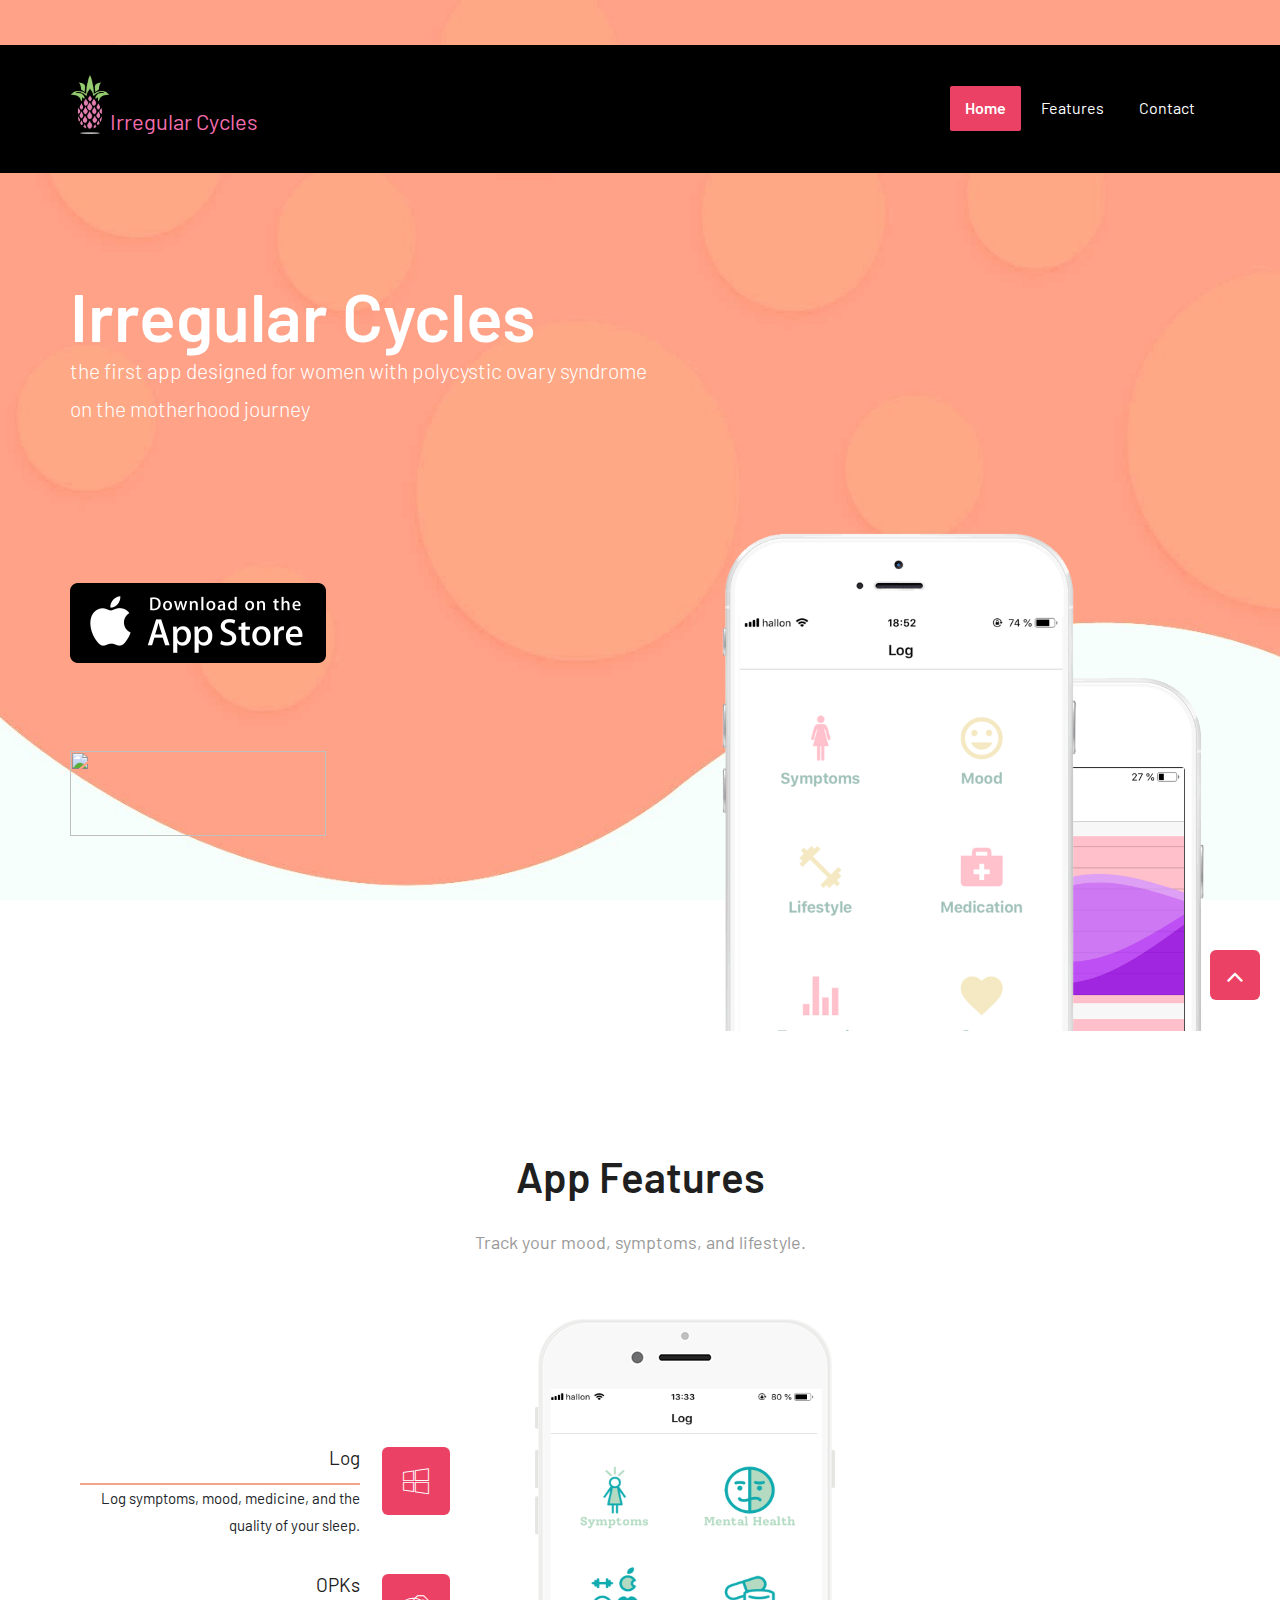
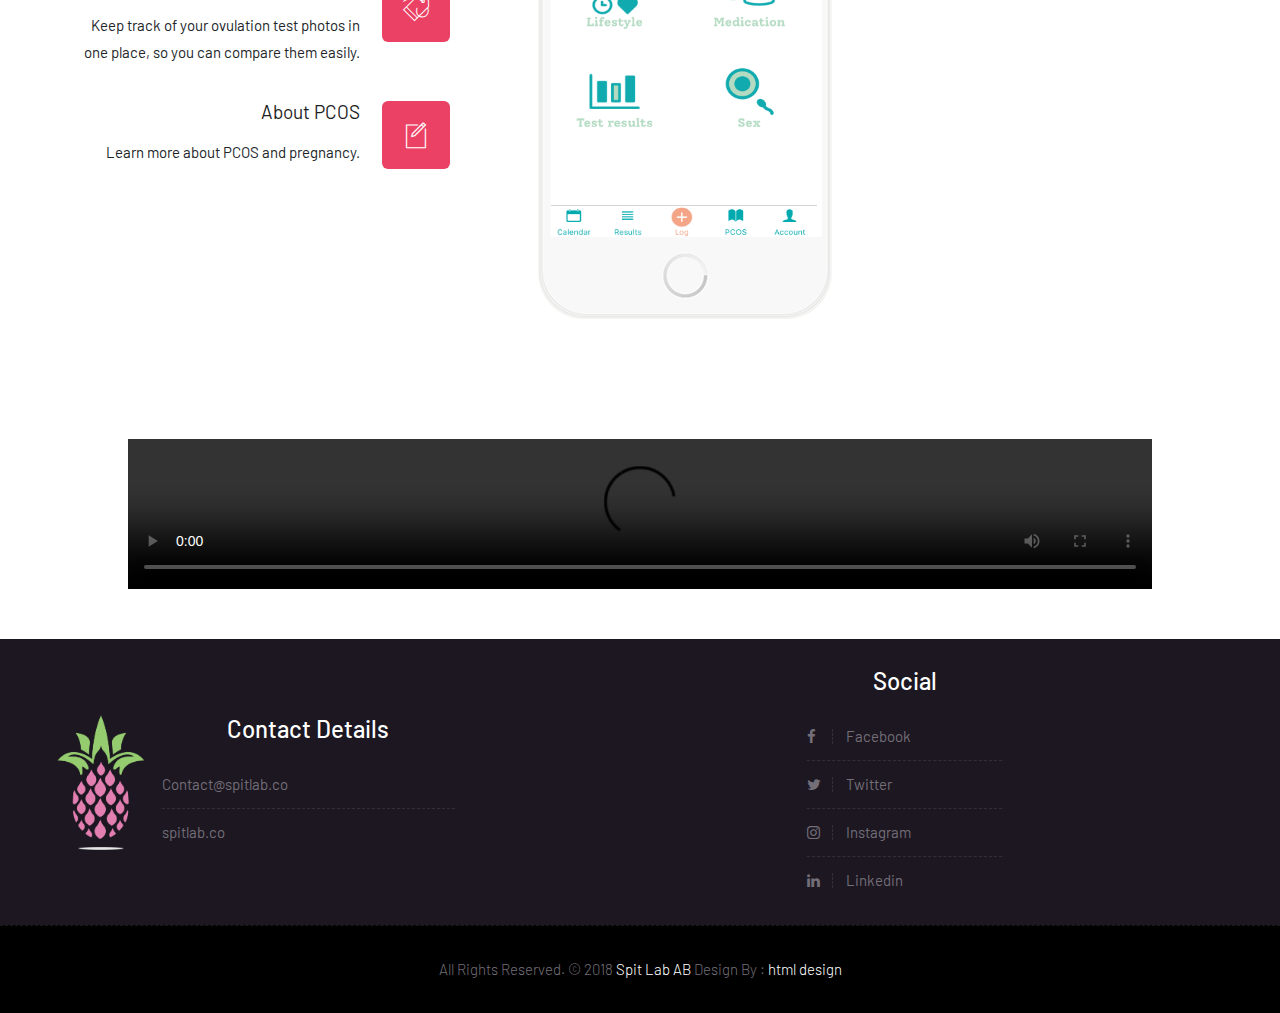
==== commit db4be75b: "Update index.html" ====
--- a/index.html
+++ b/index.html
@@ -104,7 +104,7 @@
 					  <p class="lead">the first app designed for women with polycystic ovary syndrome on the motherhood journey </p>
 &nbsp;&nbsp;&nbsp;&nbsp;&nbsp;&nbsp;&nbsp;
                             <div>       <a href="https://apps.apple.com/se/app/irregular-cycles/id1478881592" target="_blank"><img src="uploads/app-store-badge.png" width="256" height="256" alt=""/></a></br>
-                                      <a><img src="images/store_button_googleplaystore.png" width="256" height="85" alt=""/></a>
+                                      <ahref="https://play.google.com/store/apps/details?id=com.spitlab.hormonebalance" target="_blank"><img src="images/play.png" width="256" height="85" alt=""/></a>
                                   </div>    
                   </div>
                 </div>
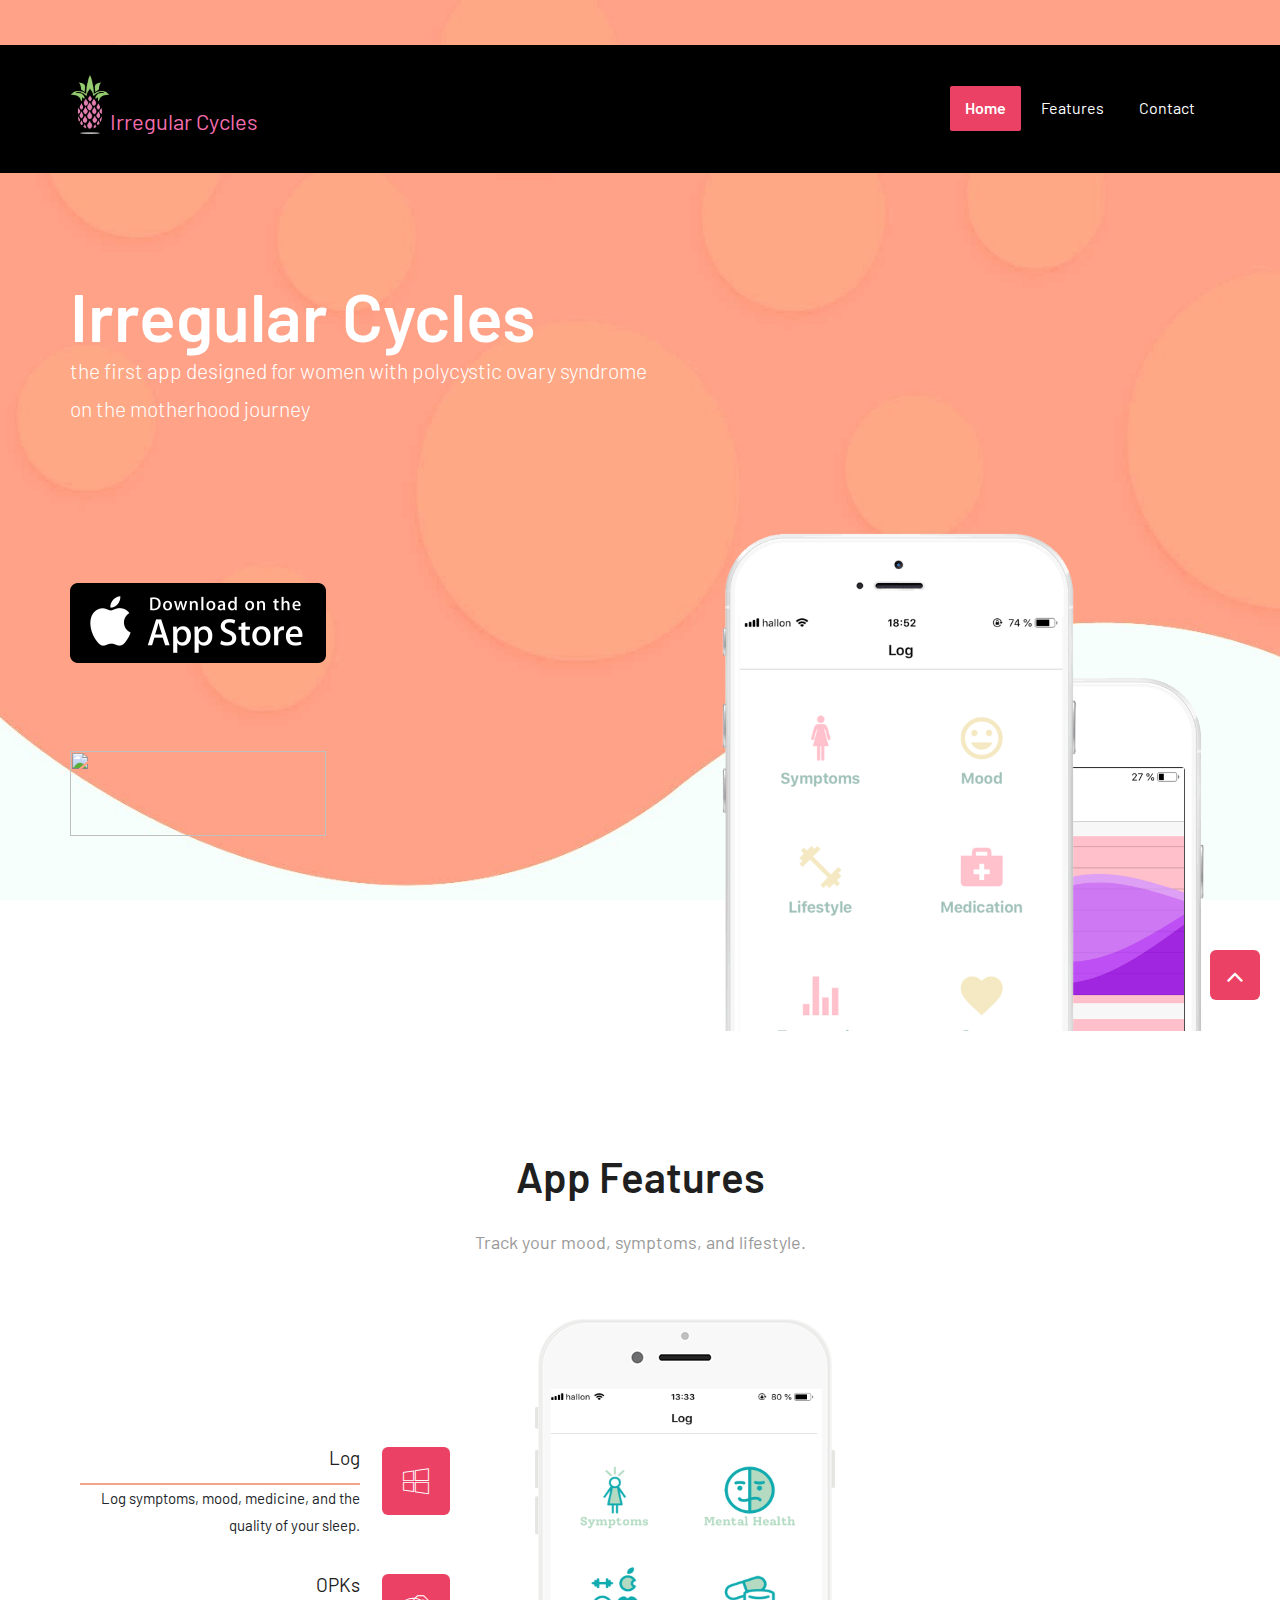
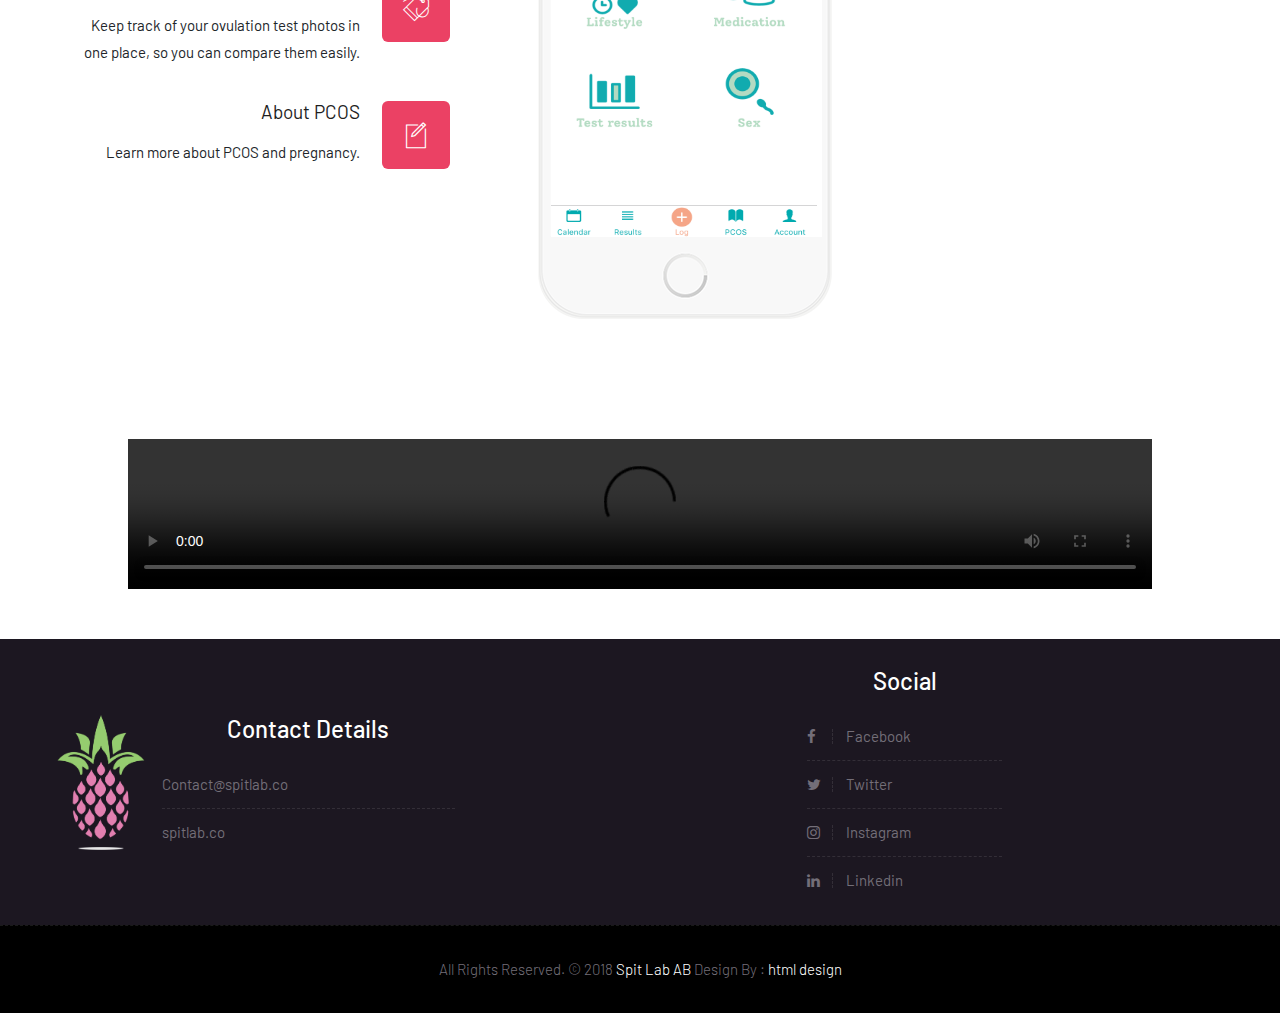
==== commit 8e99e9ee: "Update index.html" ====
--- a/index.html
+++ b/index.html
@@ -104,7 +104,7 @@
 					  <p class="lead">the first app designed for women with polycystic ovary syndrome on the motherhood journey </p>
 &nbsp;&nbsp;&nbsp;&nbsp;&nbsp;&nbsp;&nbsp;
                             <div>       <a href="https://apps.apple.com/se/app/irregular-cycles/id1478881592" target="_blank"><img src="uploads/app-store-badge.png" width="256" height="256" alt=""/></a></br>
-                                      <ahref="https://play.google.com/store/apps/details?id=com.spitlab.hormonebalance" target="_blank"><img src="images/play.png" width="256" height="85" alt=""/></a>
+                                      <a href="https://play.google.com/store/apps/details?id=com.spitlab.hormonebalance" target="_blank"><img src="images/play.png" width="256" height="85" alt=""/></a>
                                   </div>    
                   </div>
                 </div>
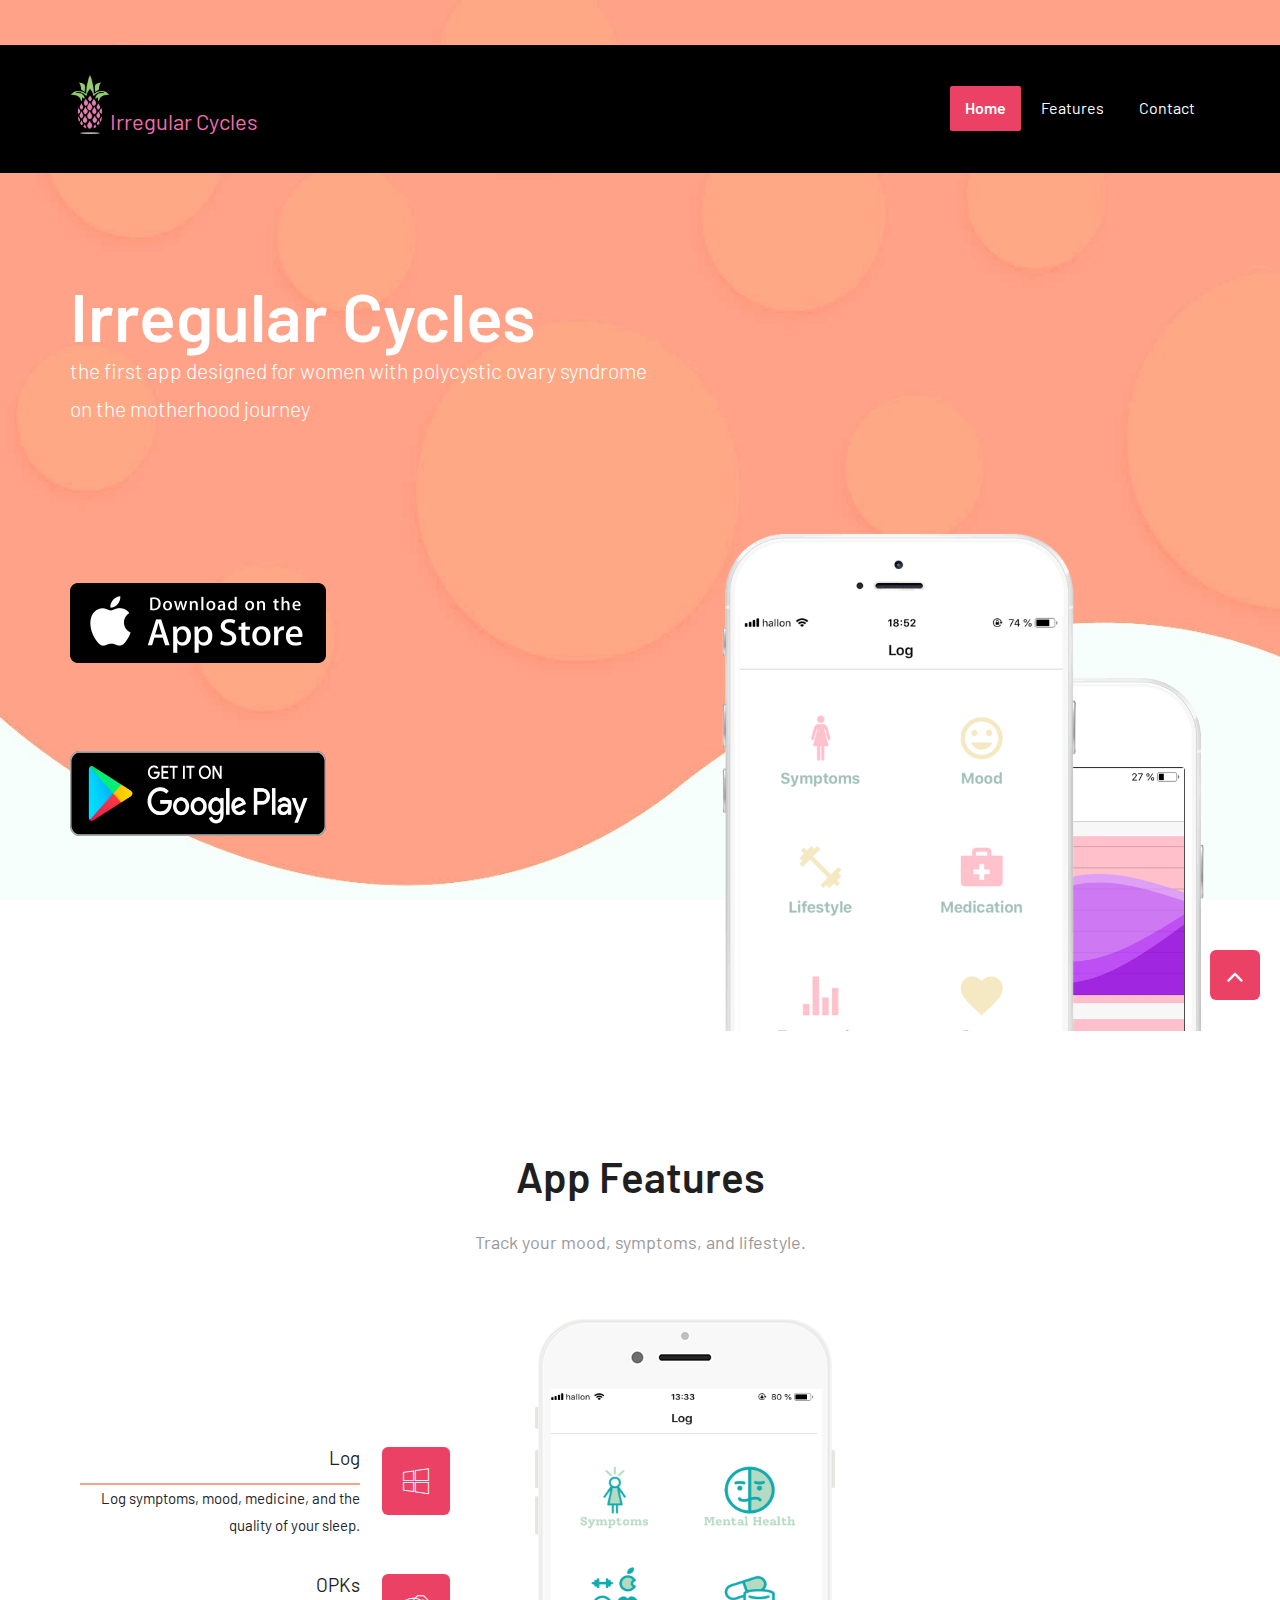
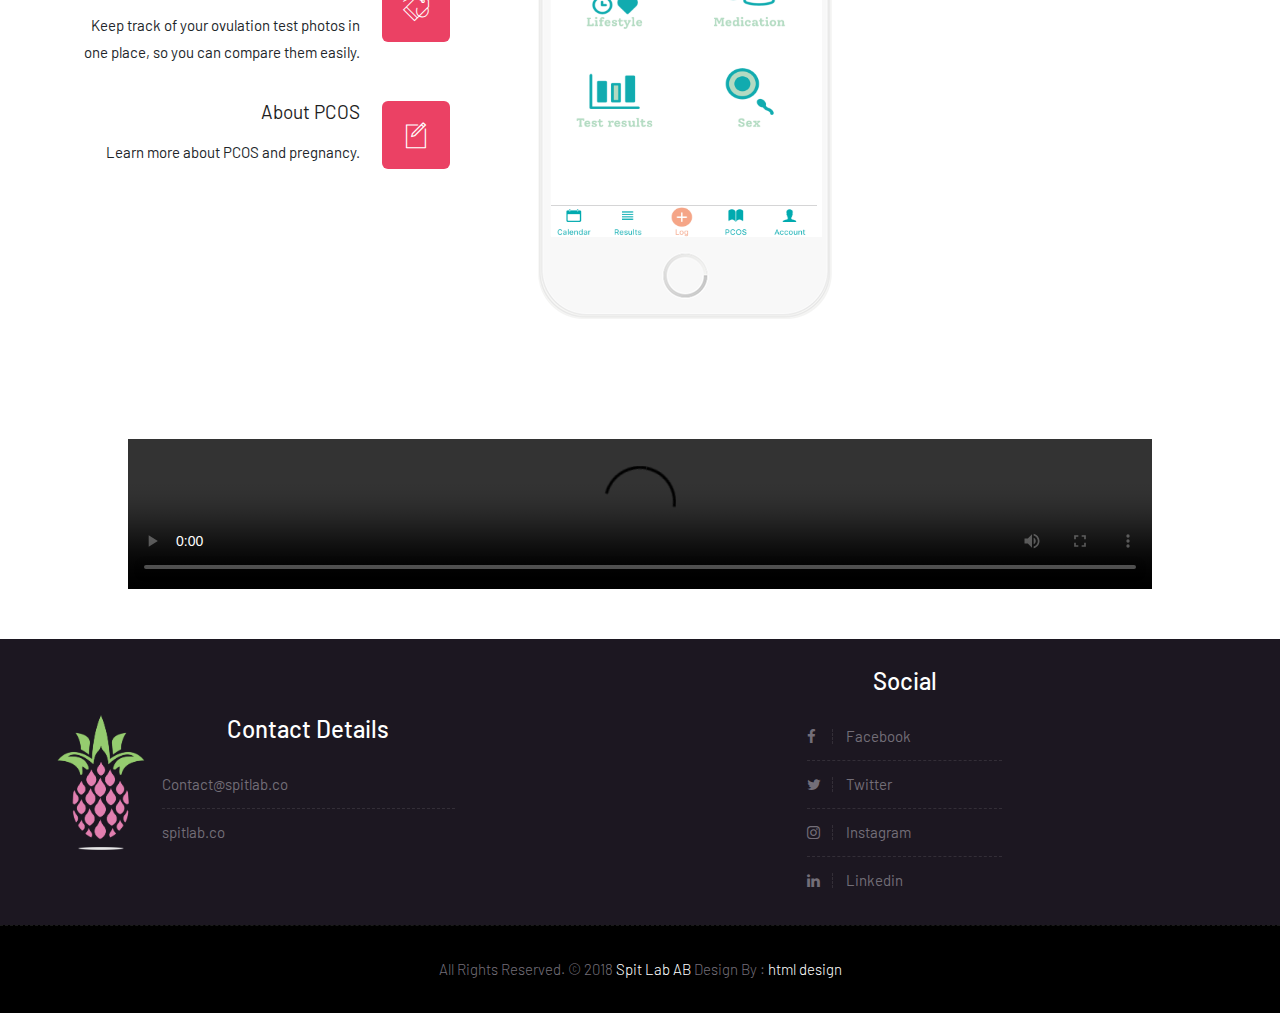
==== commit 4eb520e8: "Update index.html" ====
--- a/index.html
+++ b/index.html
@@ -104,7 +104,7 @@
 					  <p class="lead">the first app designed for women with polycystic ovary syndrome on the motherhood journey </p>
 &nbsp;&nbsp;&nbsp;&nbsp;&nbsp;&nbsp;&nbsp;
                             <div>       <a href="https://apps.apple.com/se/app/irregular-cycles/id1478881592" target="_blank"><img src="uploads/app-store-badge.png" width="256" height="256" alt=""/></a></br>
-                                      <a href="https://play.google.com/store/apps/details?id=com.spitlab.hormonebalance" target="_blank"><img src="images/play.png" width="256" height="85" alt=""/></a>
+                                      <a href="https://play.google.com/store/apps/details?id=com.spitlab.hormonebalance" target="_blank"><img src="uploads/play.png" width="256" height="85" alt=""/></a>
                                   </div>    
                   </div>
                 </div>
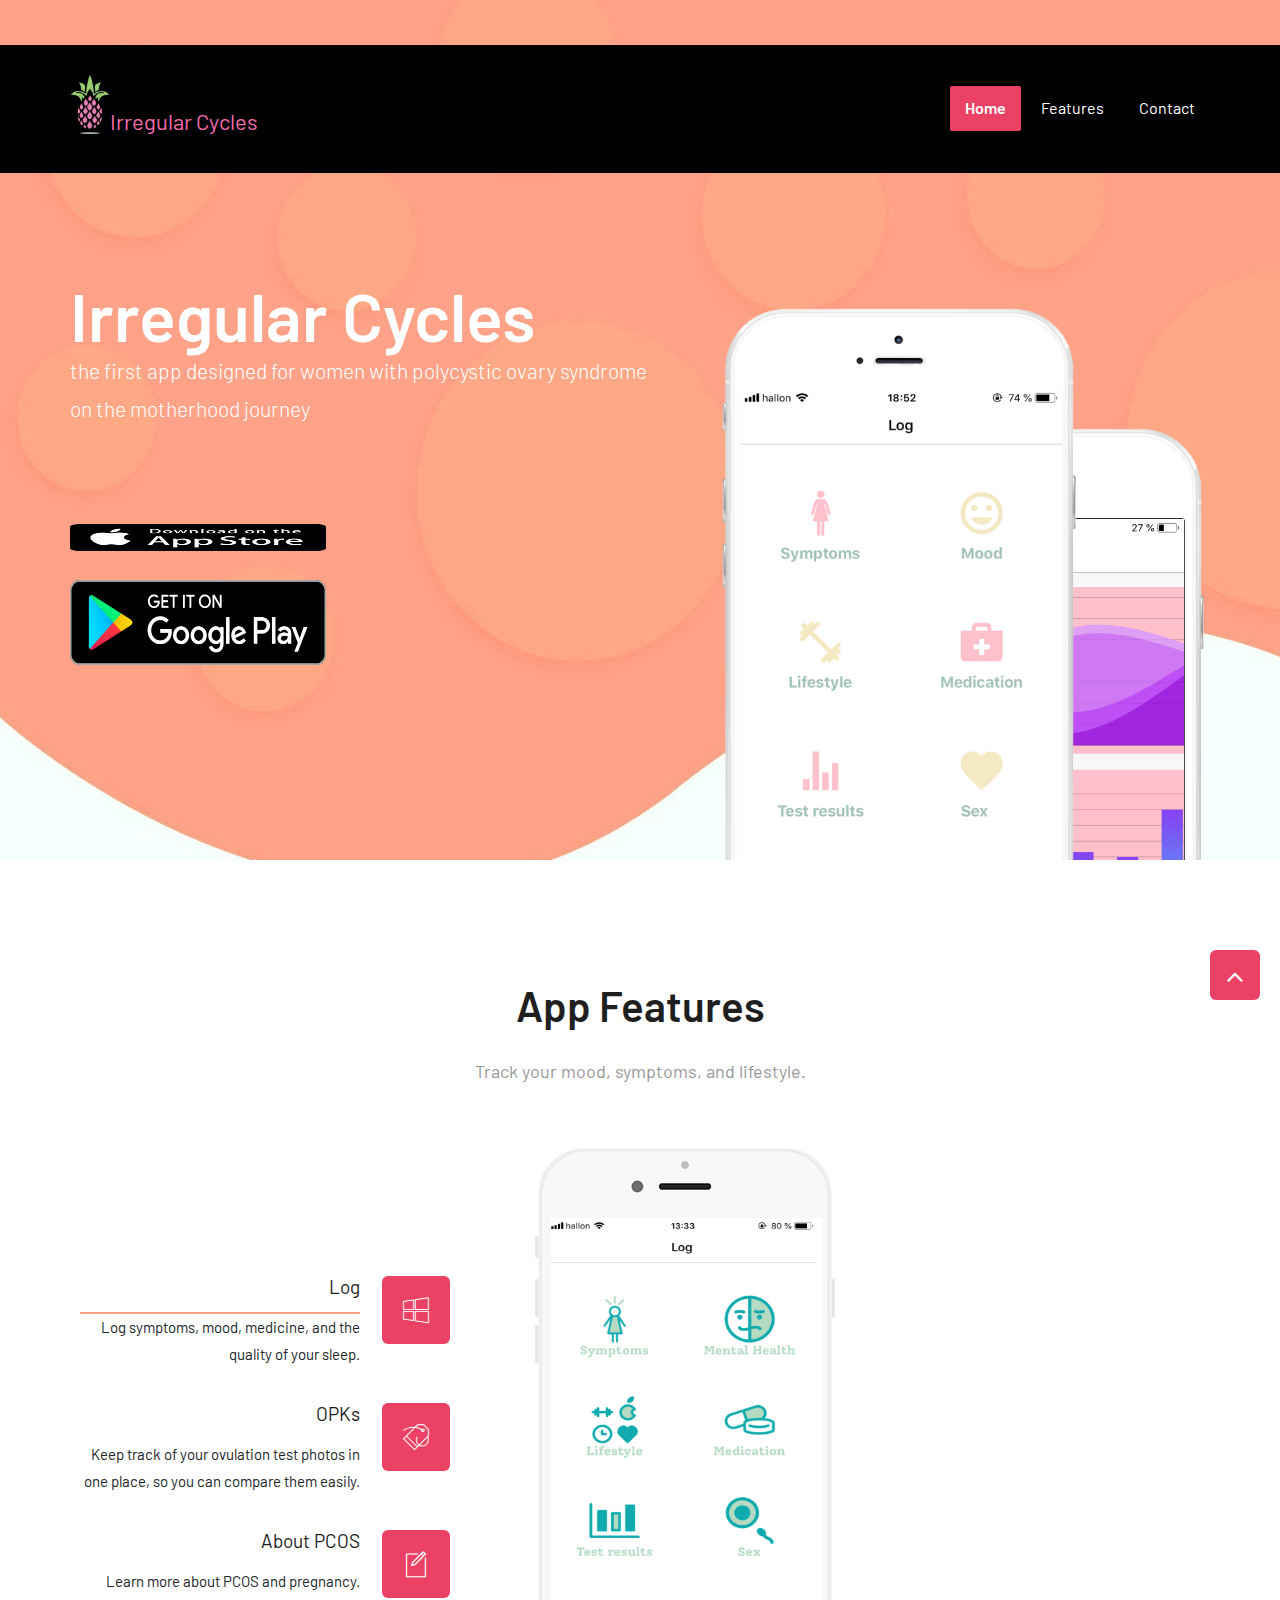
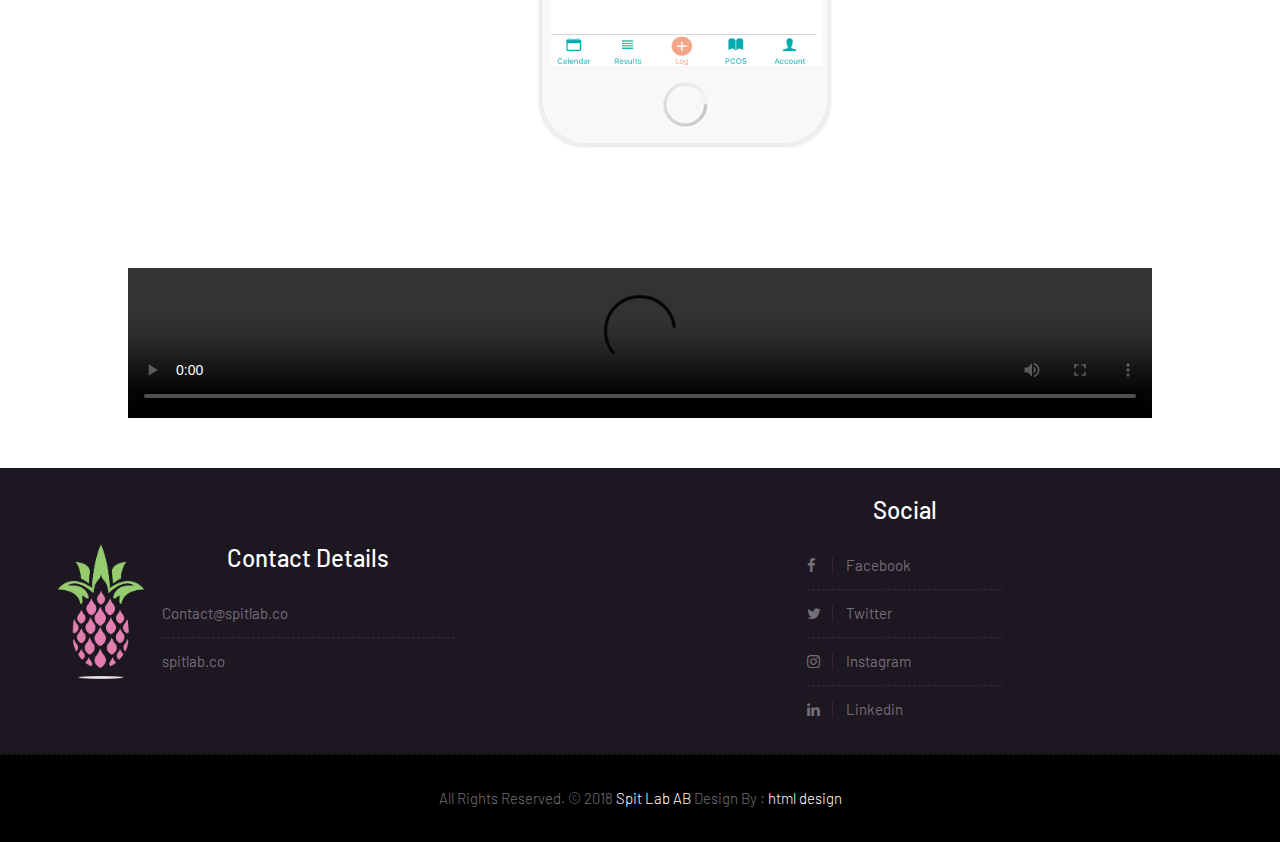
==== commit 624fee4a: "Update index.html" ====
--- a/index.html
+++ b/index.html
@@ -103,7 +103,7 @@
                       <h2>Irregular Cycles</h2>
 					  <p class="lead">the first app designed for women with polycystic ovary syndrome on the motherhood journey </p>
 &nbsp;&nbsp;&nbsp;&nbsp;&nbsp;&nbsp;&nbsp;
-                            <div>       <a href="https://apps.apple.com/se/app/irregular-cycles/id1478881592" target="_blank"><img src="uploads/app-store-badge.png" width="256" height="256" alt=""/></a></br>
+                            <div>       <a href="https://apps.apple.com/se/app/irregular-cycles/id1478881592" target="_blank"><img src="uploads/app-store-badge.png" width="256" height="85" alt=""/></a></br>
                                       <a href="https://play.google.com/store/apps/details?id=com.spitlab.hormonebalance" target="_blank"><img src="uploads/play.png" width="256" height="85" alt=""/></a>
                                   </div>    
                   </div>
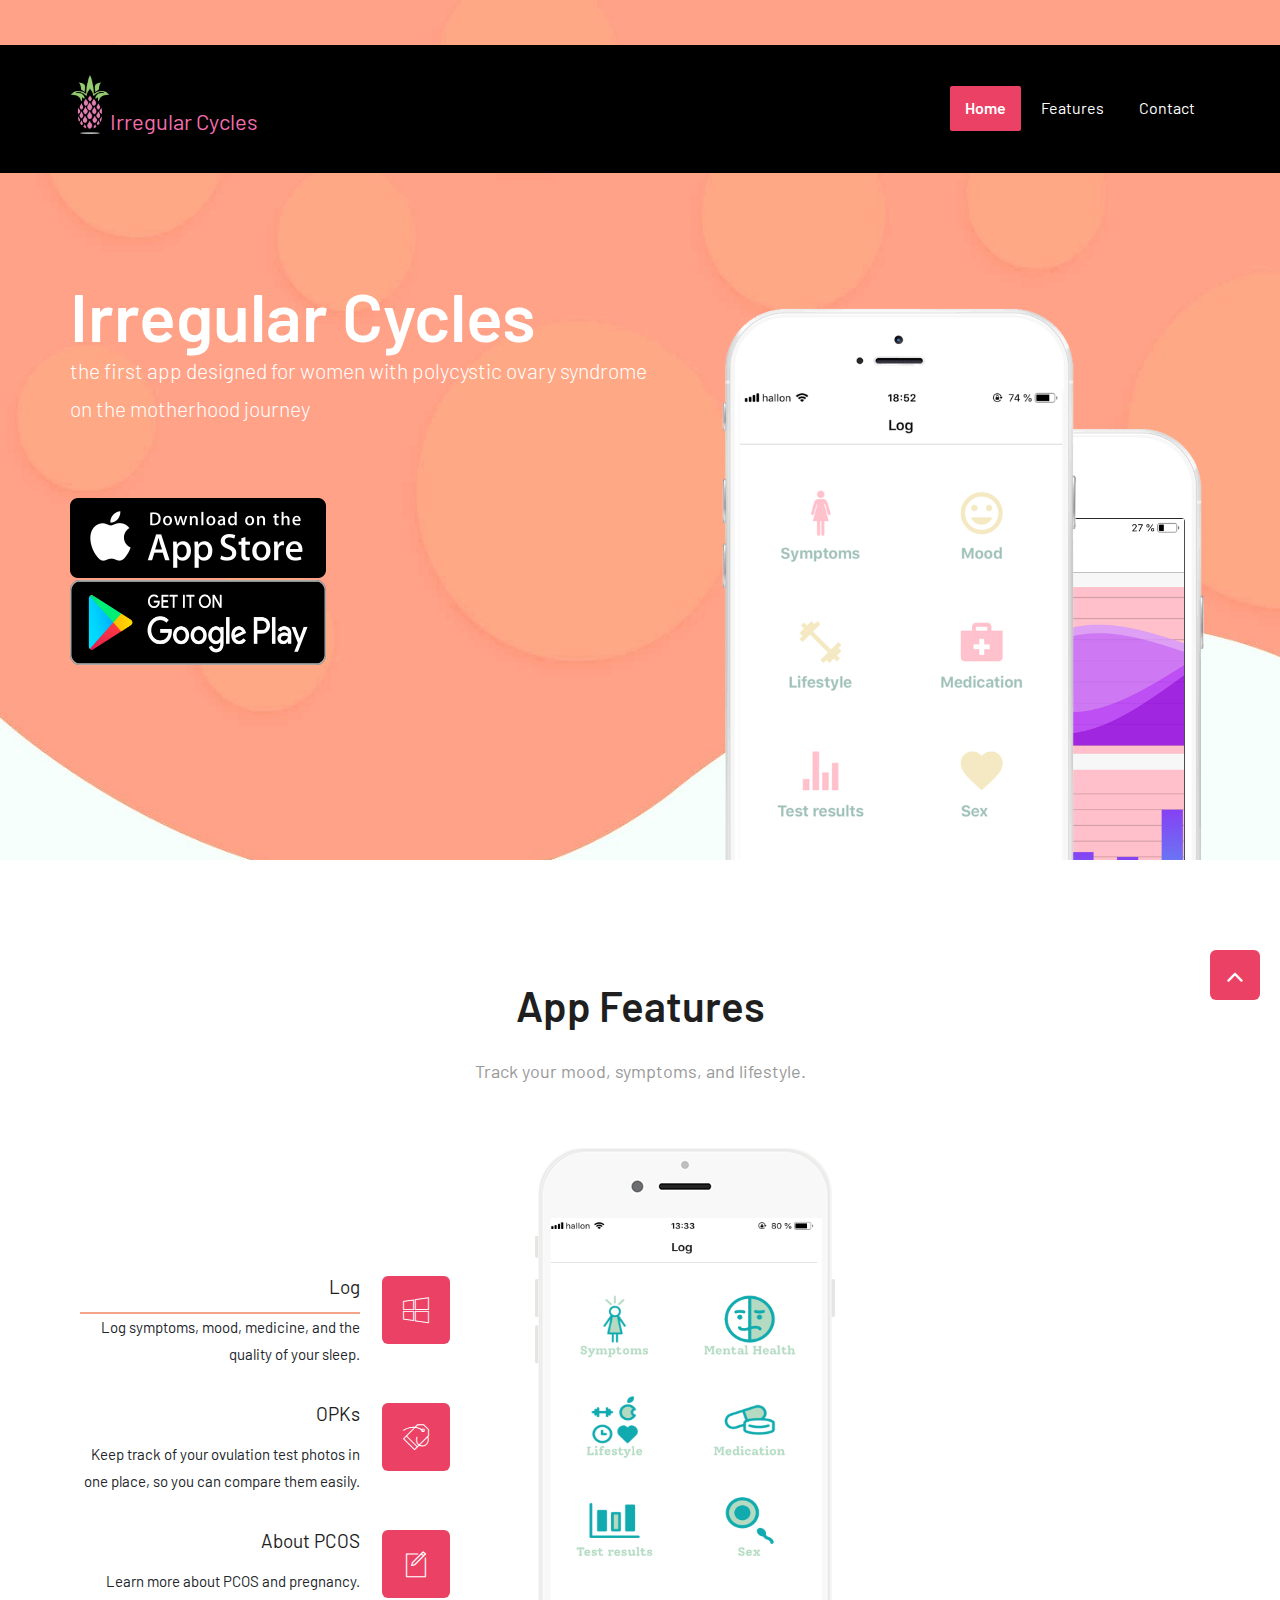
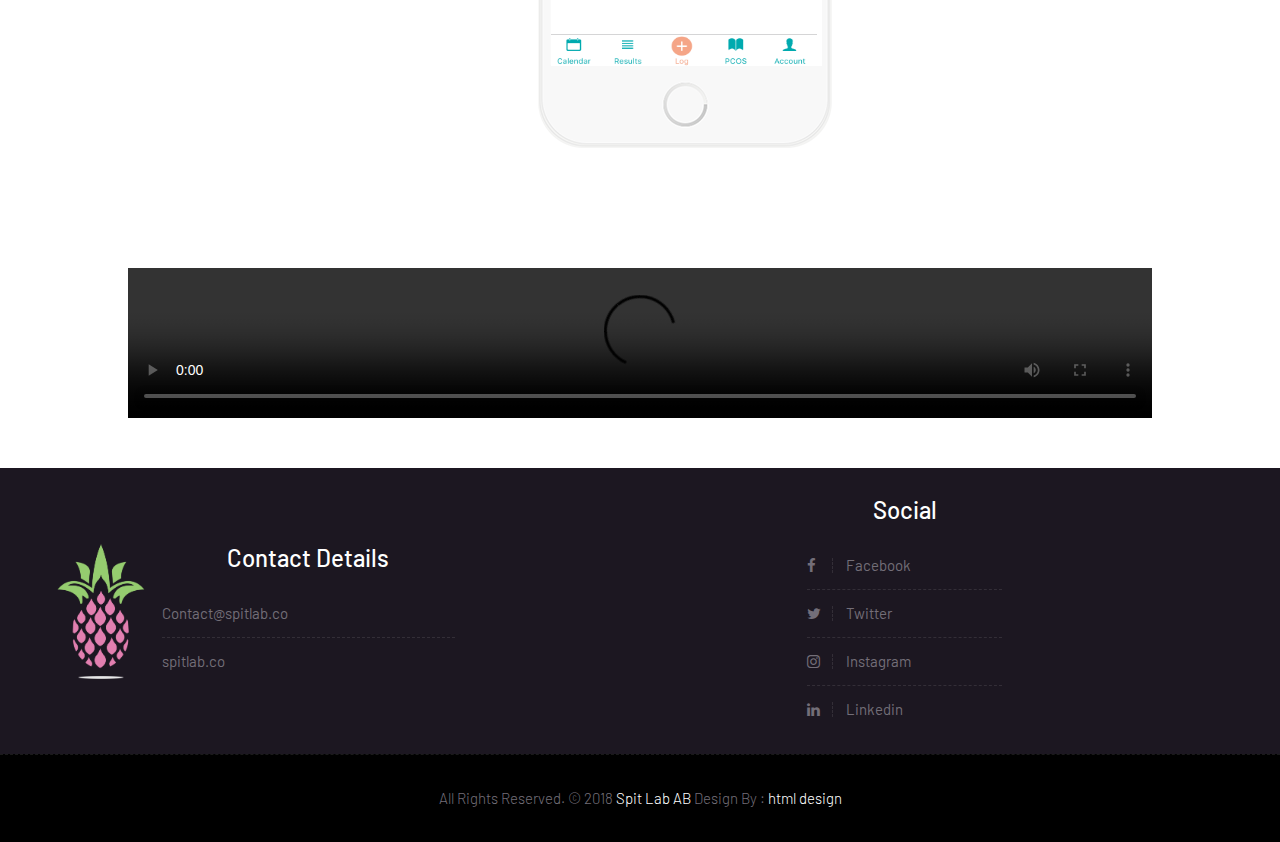
==== commit 51c8e487: "Update index.html" ====
--- a/index.html
+++ b/index.html
@@ -190,7 +190,7 @@
     </div><!-- end section -->
               </div>
 <div class="videodiv">
-    <video src="videos/Irregular_Cycles_Video.mp4" autoplay loop controls type="video/mp4"></video>
+    <video src="videos/Irregular_Cycles_Video.mp4" autoplay loop controls type="video/mp4" autostart="false"></video>
 </div>
             </div><!-- end row -->
         </div><!-- end container -->
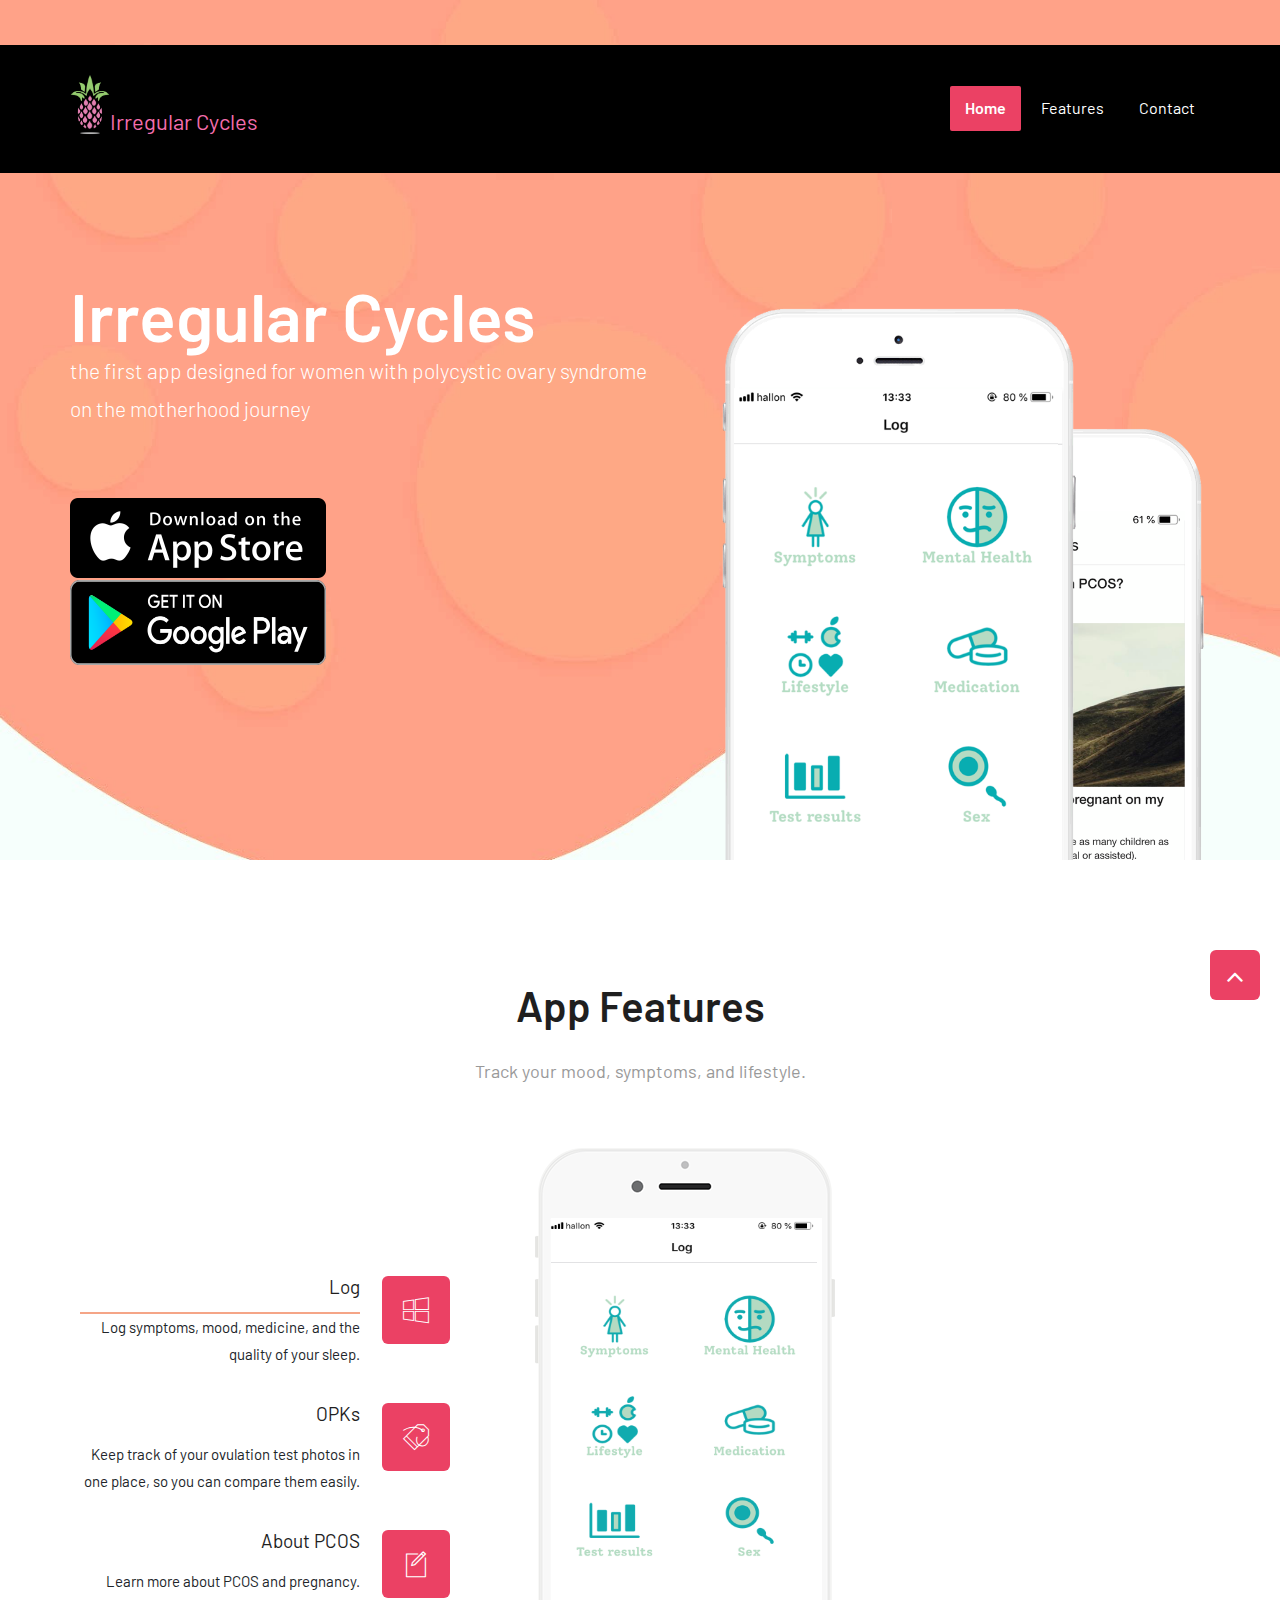
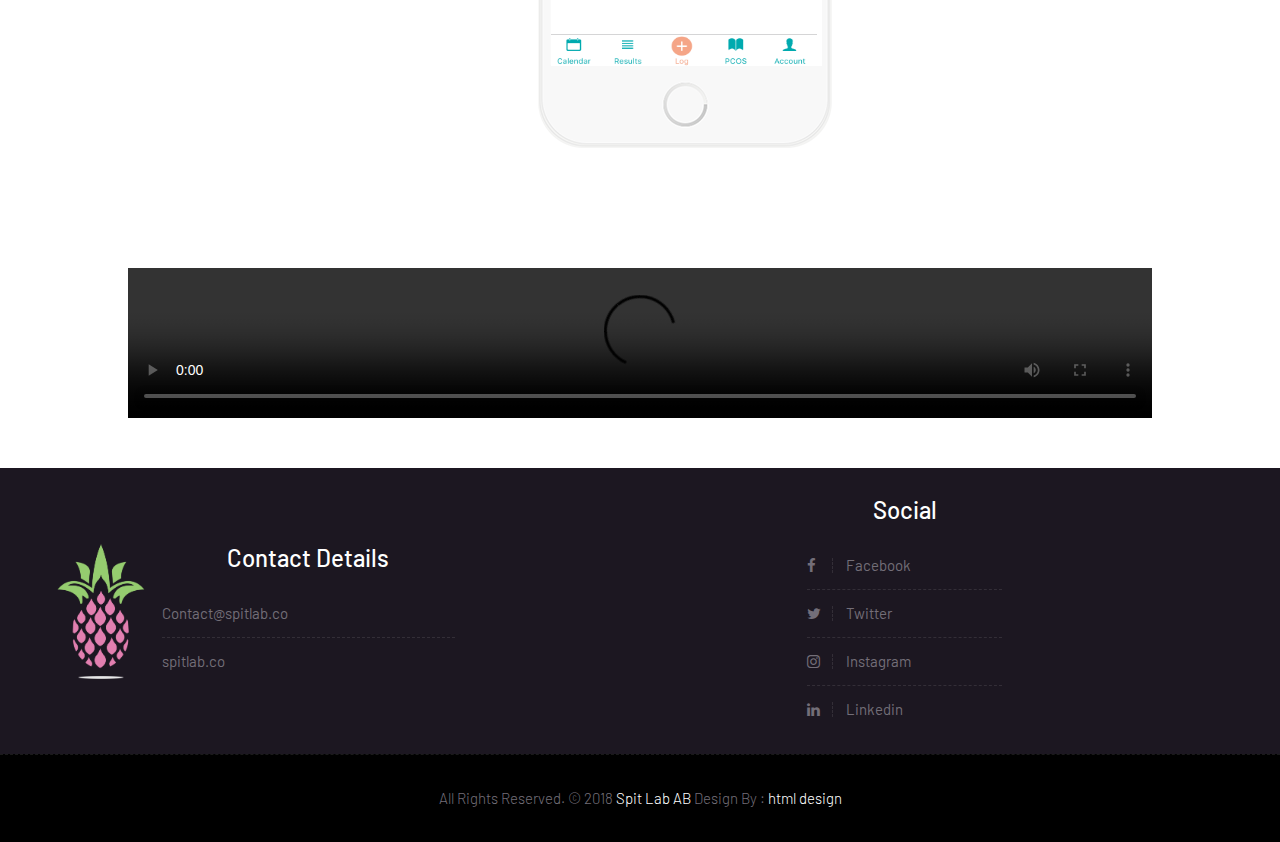
==== commit f3651be5: "Update index.html" ====
--- a/index.html
+++ b/index.html
@@ -52,16 +52,30 @@
   t.src=v;s=b.getElementsByTagName(e)[0];
   s.parentNode.insertBefore(t,s)}(window, document,'script',
   'https://connect.facebook.net/en_US/fbevents.js');
-  fbq('init', '1768109076664990');
+  fbq('init', '601417770468263');
   fbq('track', 'PageView');
 </script>
 <noscript><img height="1" width="1" style="display:none"
-  src="https://www.facebook.com/tr?id=1768109076664990&ev=PageView&noscript=1"
+  src="https://www.facebook.com/tr?id=601417770468263&ev=PageView&noscript=1"
 /></noscript>
 <!-- End Facebook Pixel Code -->
+	
+	<!-- Google Tag Manager -->
+<script>(function(w,d,s,l,i){w[l]=w[l]||[];w[l].push({'gtm.start':
+new Date().getTime(),event:'gtm.js'});var f=d.getElementsByTagName(s)[0],
+j=d.createElement(s),dl=l!='dataLayer'?'&l='+l:'';j.async=true;j.src=
+'https://www.googletagmanager.com/gtm.js?id='+i+dl;f.parentNode.insertBefore(j,f);
+})(window,document,'script','dataLayer','GTM-MK6GD9L');</script>
+<!-- End Google Tag Manager -->
+	
 </head>
 <body class="app_version" data-spy="scroll" data-target="#navbarApp" data-offset="98">
 
+	<!-- Google Tag Manager (noscript) -->
+<noscript><iframe src="https://www.googletagmanager.com/ns.html?id=GTM-MK6GD9L"
+height="0" width="0" style="display:none;visibility:hidden"></iframe></noscript>
+<!-- End Google Tag Manager (noscript) -->
+	
     <!-- LOADER -->
     <!-- <div id="preloader">
         <img class="preloader" src="images/loaders/loader-app.gif" alt="">
